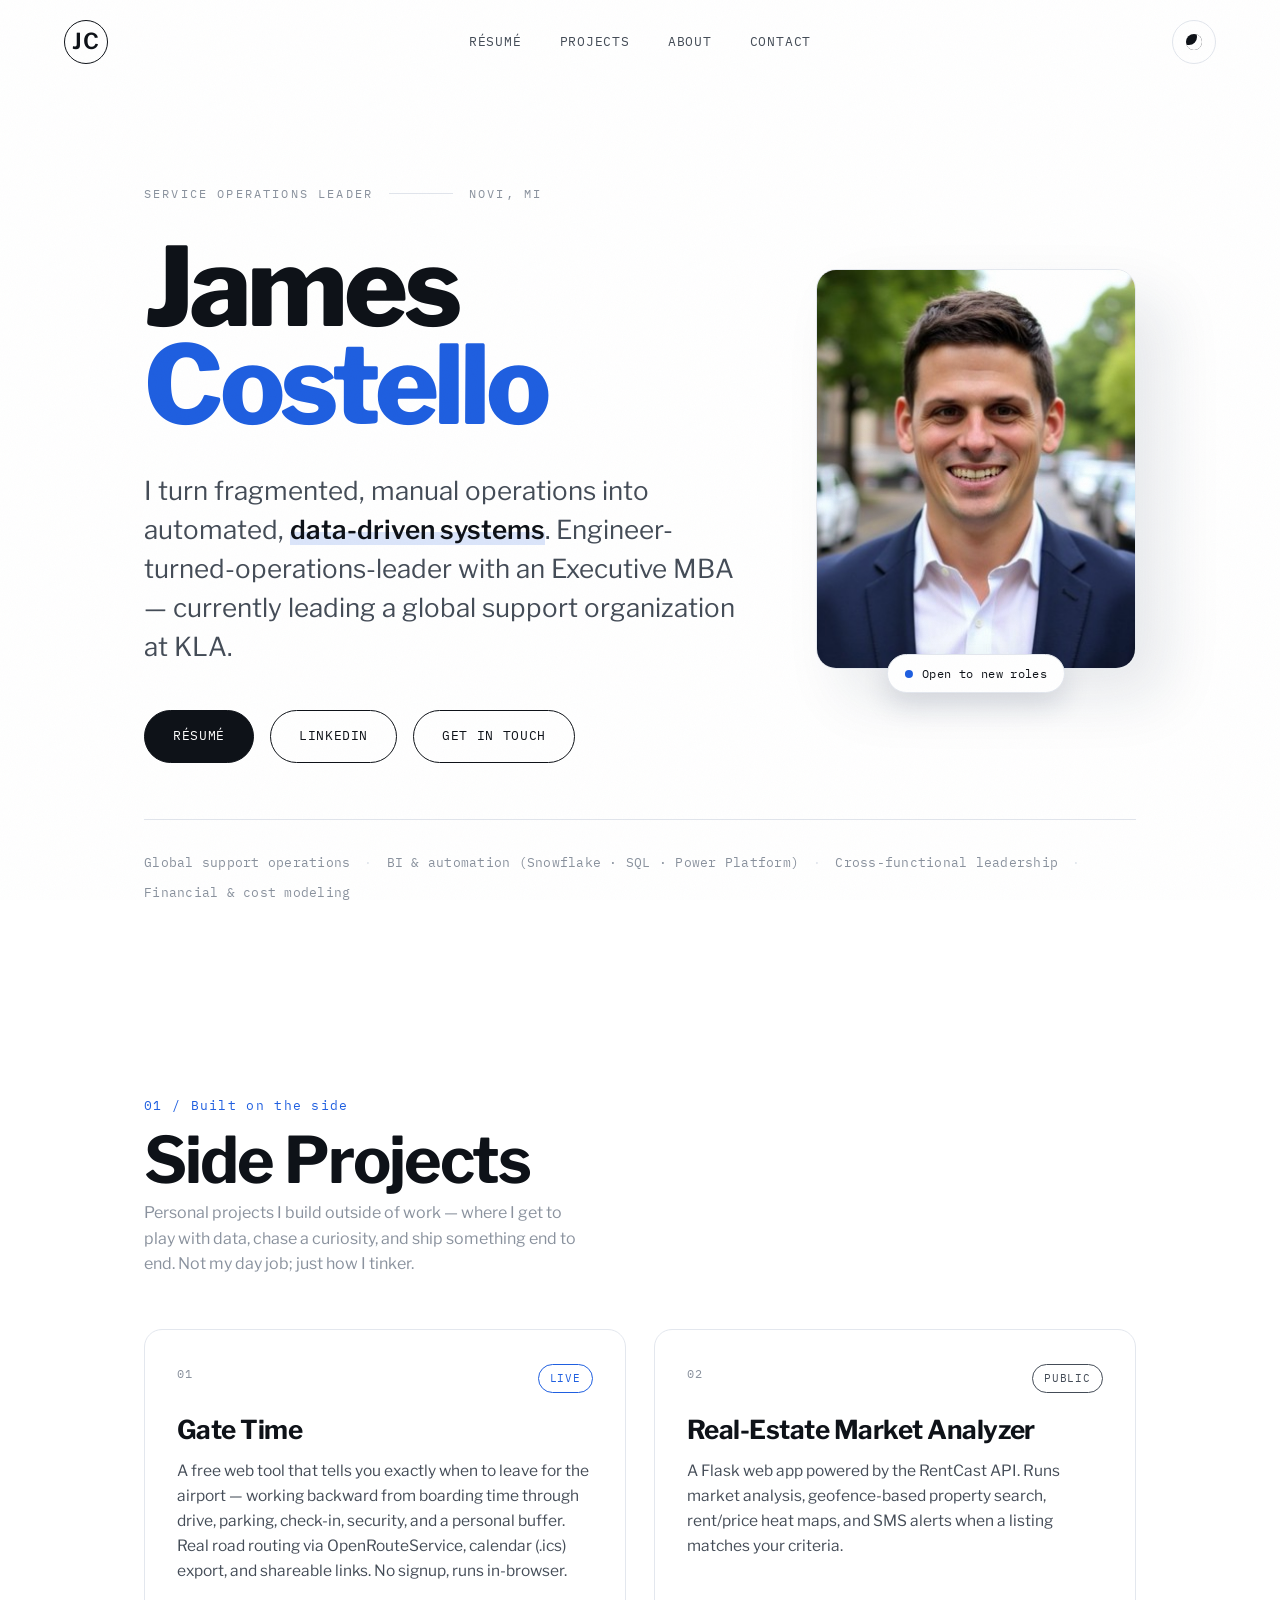
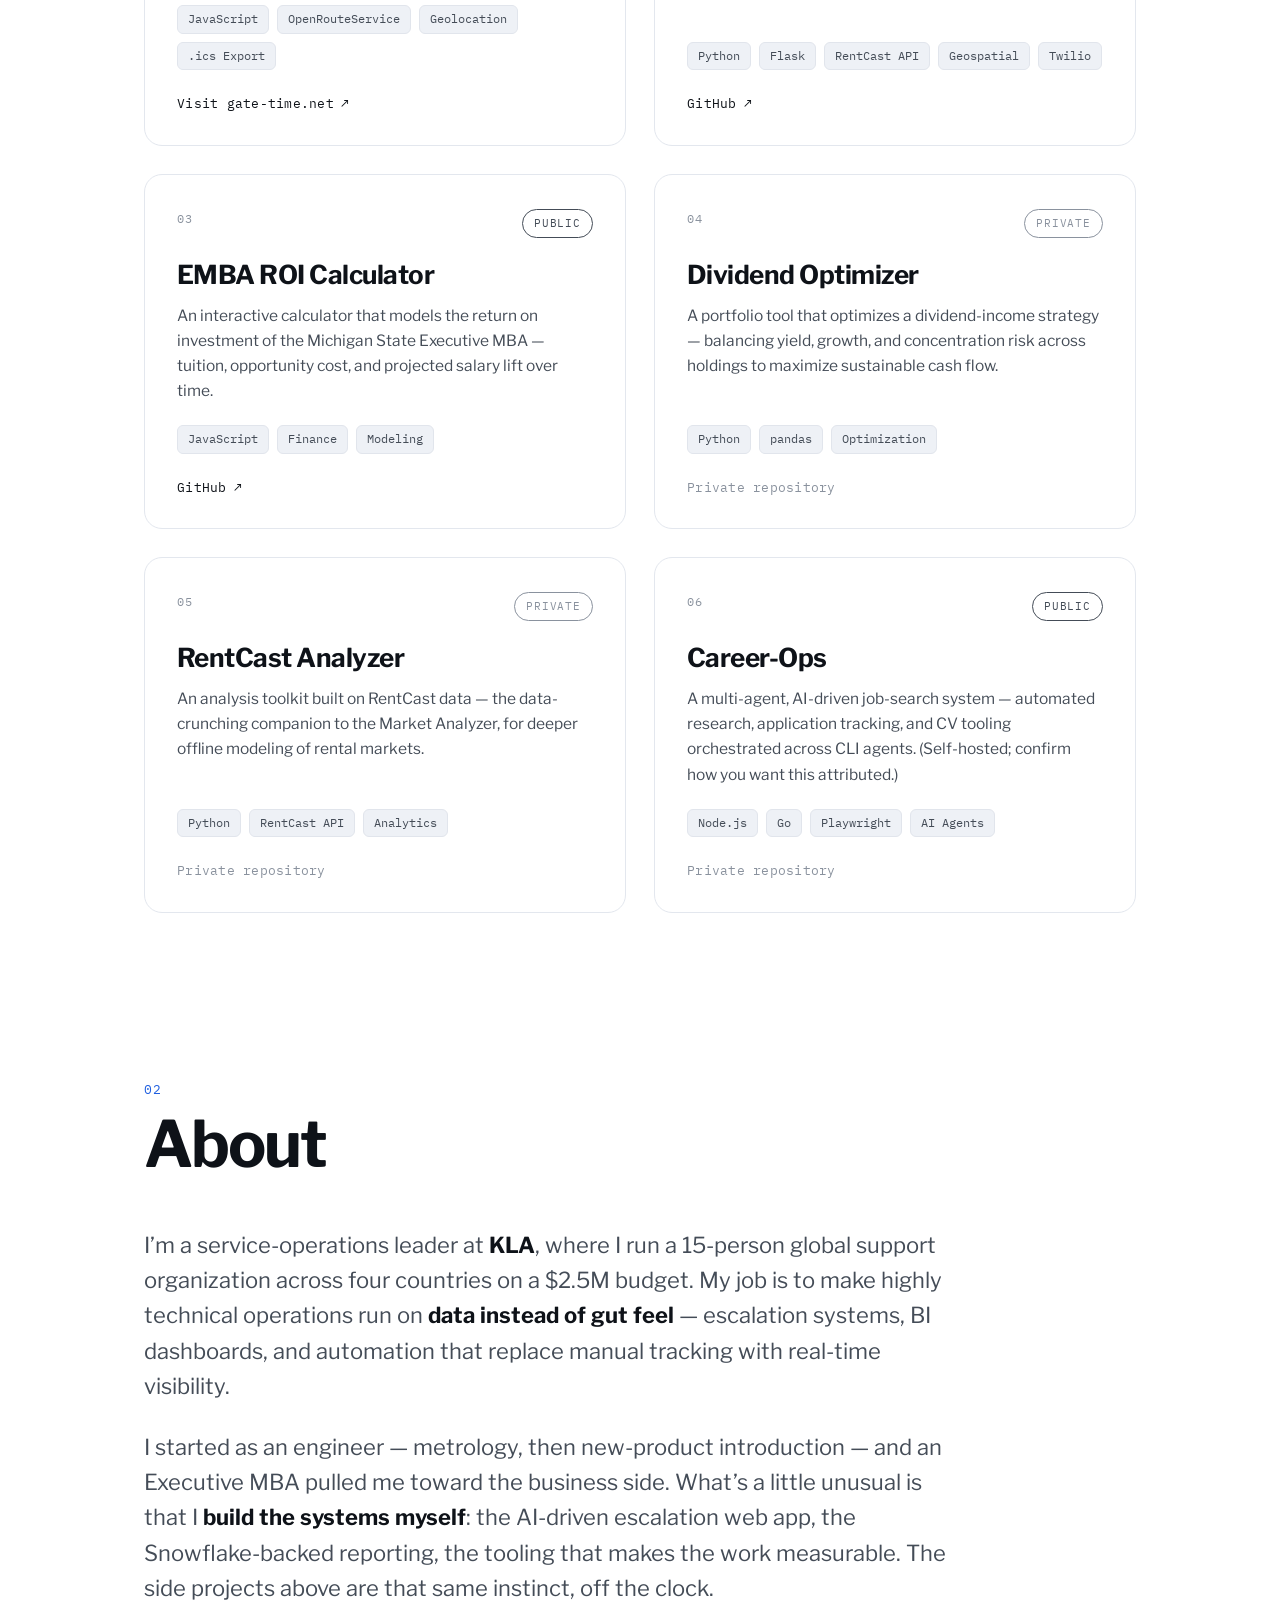
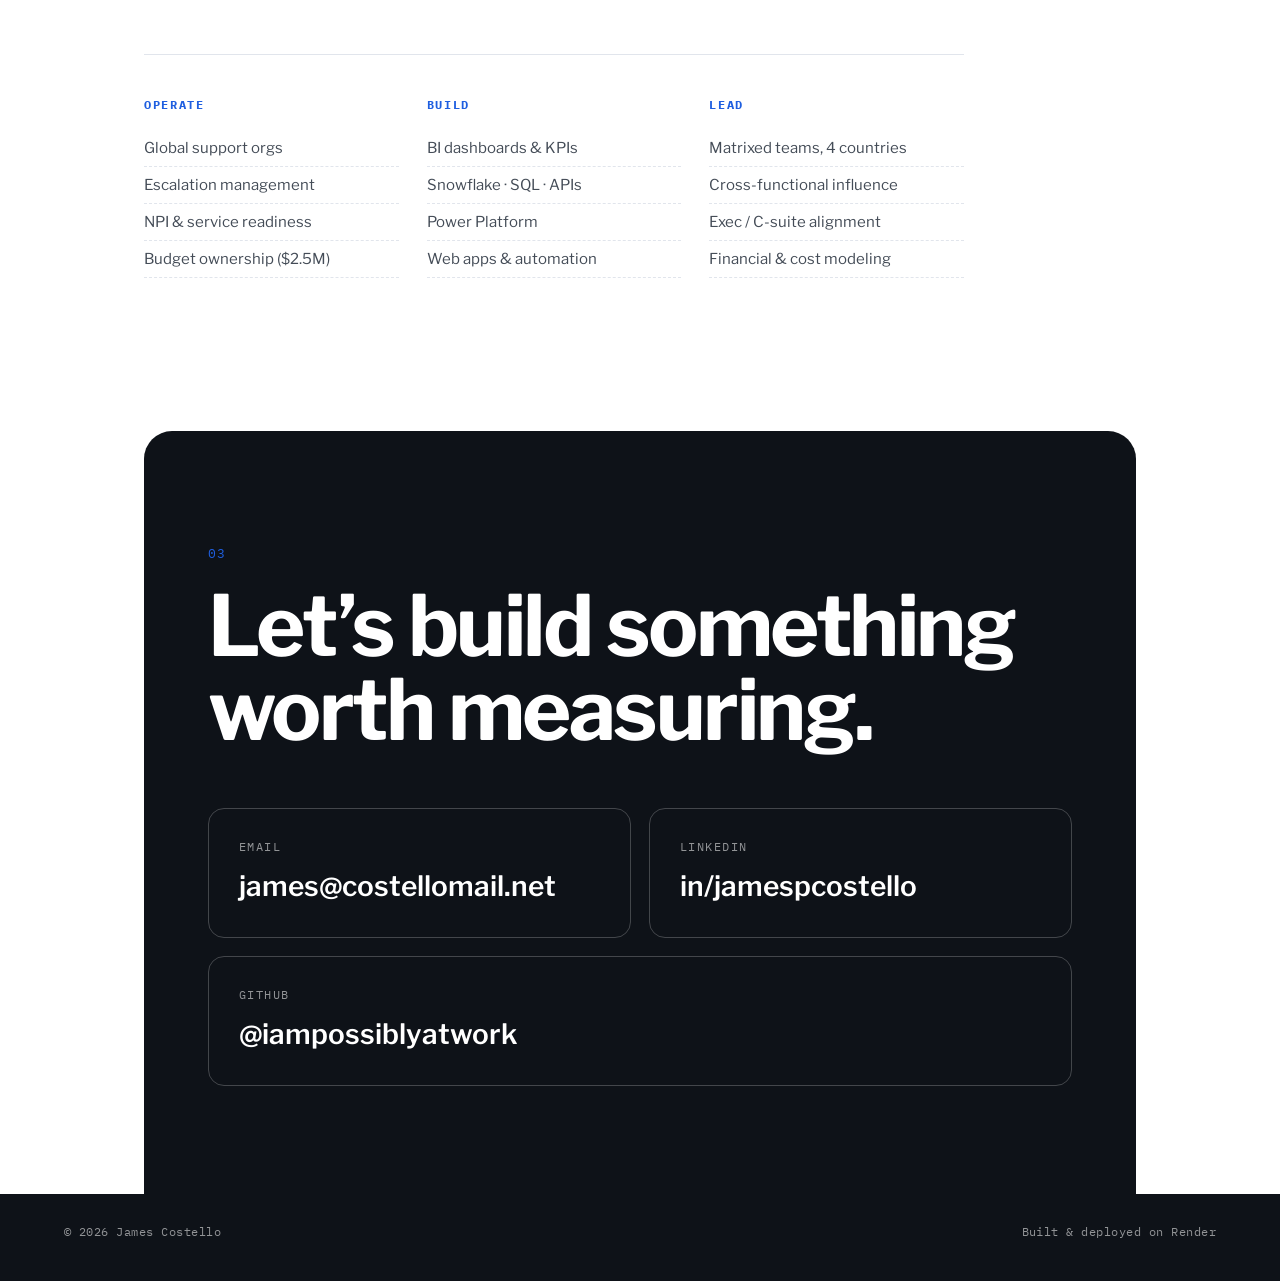
==== index.html @ f59f68eb "Initial portfolio: profile, résumé, side-project showcase Static site (HTML/CSS/JS): professional pr" ====
<!DOCTYPE html>
<html lang="en" data-theme="light">
<head>
  <meta charset="UTF-8" />
  <meta name="viewport" content="width=device-width, initial-scale=1.0" />
  <title>James Costello — Service Operations Leader</title>
  <meta name="description" content="James Costello — service operations and product support leader who turns manual operations into automated, data-driven systems. Résumé and side projects." />

  <link rel="preconnect" href="https://fonts.googleapis.com" />
  <link rel="preconnect" href="https://fonts.gstatic.com" crossorigin />
  <link href="https://fonts.googleapis.com/css2?family=IBM+Plex+Mono:wght@400;500&family=Libre+Franklin:ital,wght@0,300;0,400;0,500;0,600;0,700;0,800;1,400;1,600&display=swap" rel="stylesheet" />

  <link rel="stylesheet" href="styles.css" />
</head>
<body>
  <div class="grain" aria-hidden="true"></div>

  <!-- NAV -->
  <header class="nav">
    <a href="#top" class="monogram" aria-label="Home">
      <span>JC</span>
    </a>
    <nav class="nav-links">
      <a href="resume.html">Résumé</a>
      <a href="#work">Projects</a>
      <a href="#about">About</a>
      <a href="#contact">Contact</a>
    </nav>
    <button class="theme-toggle" id="themeToggle" aria-label="Toggle color theme">
      <span class="theme-dot"></span>
    </button>
  </header>

  <main id="top">
    <!-- HERO -->
    <section class="hero">
      <div class="hero-grid">
        <div class="hero-main">
          <div class="hero-meta reveal" data-reveal>
            <span class="kicker">Service Operations Leader</span>
            <span class="kicker-rule"></span>
            <span class="kicker">Novi, MI</span>
          </div>

          <h1 class="hero-title">
            <span class="line reveal" data-reveal>James</span>
            <span class="line reveal" data-reveal><em>Costello</em></span>
          </h1>

          <p class="hero-lede reveal" data-reveal>
            I turn fragmented, manual operations into automated,
            <span class="hl">data-driven systems</span>. Engineer-turned-operations-leader
            with an Executive MBA — currently leading a global support organization at KLA.
          </p>

          <div class="hero-actions reveal" data-reveal>
            <a href="resume.html" class="btn btn-primary">Résumé</a>
            <a href="https://linkedin.com/in/jamespcostello" target="_blank" rel="noopener" class="btn btn-ghost">LinkedIn</a>
            <a href="#contact" class="btn btn-ghost">Get in touch</a>
          </div>
        </div>

        <figure class="hero-portrait reveal" data-reveal>
          <img src="assets/james.jpeg" alt="Portrait of James Costello" width="400" height="400" />
          <figcaption class="status-chip">
            <span class="status-dot"></span> Open to new roles
          </figcaption>
        </figure>
      </div>

      <ul class="focus reveal" data-reveal>
        <li>Global support operations</li>
        <li>BI &amp; automation (Snowflake · SQL · Power Platform)</li>
        <li>Cross-functional leadership</li>
        <li>Financial &amp; cost modeling</li>
      </ul>
    </section>

    <!-- WORK -->
    <section class="work" id="work">
      <div class="section-head">
        <span class="section-index">01 / Built on the side</span>
        <h2 class="section-title">Side Projects</h2>
        <p class="section-note">
          Personal projects I build outside of work — where I get to play with data,
          chase a curiosity, and ship something end to end. Not my day job; just how I tinker.
        </p>
      </div>

      <div class="grid" id="projectGrid">
        <!-- cards injected by app.js -->
      </div>
    </section>

    <!-- ABOUT -->
    <section class="about" id="about">
      <div class="section-head">
        <span class="section-index">02</span>
        <h2 class="section-title">About</h2>
      </div>

      <div class="about-body">
        <div class="about-text">
          <p class="reveal" data-reveal>
            I&rsquo;m a service-operations leader at <strong>KLA</strong>, where I run a
            15-person global support organization across four countries on a $2.5M budget.
            My job is to make highly technical operations run on <strong>data instead of
            gut feel</strong> — escalation systems, BI dashboards, and automation that
            replace manual tracking with real-time visibility.
          </p>
          <p class="reveal" data-reveal>
            I started as an engineer — metrology, then new-product introduction — and an
            Executive MBA pulled me toward the business side. What&rsquo;s a little unusual
            is that I <strong>build the systems myself</strong>: the AI-driven escalation
            web app, the Snowflake-backed reporting, the tooling that makes the work
            measurable. The side projects above are that same instinct, off the clock.
          </p>
        </div>

        <div class="skills reveal" data-reveal>
          <div class="skill-col">
            <h3>Operate</h3>
            <ul>
              <li>Global support orgs</li>
              <li>Escalation management</li>
              <li>NPI &amp; service readiness</li>
              <li>Budget ownership ($2.5M)</li>
            </ul>
          </div>
          <div class="skill-col">
            <h3>Build</h3>
            <ul>
              <li>BI dashboards &amp; KPIs</li>
              <li>Snowflake · SQL · APIs</li>
              <li>Power Platform</li>
              <li>Web apps &amp; automation</li>
            </ul>
          </div>
          <div class="skill-col">
            <h3>Lead</h3>
            <ul>
              <li>Matrixed teams, 4 countries</li>
              <li>Cross-functional influence</li>
              <li>Exec / C-suite alignment</li>
              <li>Financial &amp; cost modeling</li>
            </ul>
          </div>
        </div>
      </div>
    </section>

    <!-- CONTACT -->
    <section class="contact" id="contact">
      <div class="contact-inner">
        <span class="section-index">03</span>
        <h2 class="contact-title">Let&rsquo;s build something<br />worth measuring.</h2>
        <div class="contact-links">
          <a href="mailto:james@costellomail.net" class="contact-link">
            <span class="cl-label">Email</span>
            <span class="cl-value">james@costellomail.net</span>
          </a>
          <a href="https://linkedin.com/in/jamespcostello" target="_blank" rel="noopener" class="contact-link">
            <span class="cl-label">LinkedIn</span>
            <span class="cl-value">in/jamespcostello</span>
          </a>
          <a href="https://github.com/iampossiblyatwork" target="_blank" rel="noopener" class="contact-link">
            <span class="cl-label">GitHub</span>
            <span class="cl-value">@iampossiblyatwork</span>
          </a>
        </div>
      </div>
    </section>
  </main>

  <footer class="footer">
    <span>&copy; <span id="year"></span> James Costello</span>
    <span class="footer-mark">Built &amp; deployed on Render</span>
  </footer>

  <script src="app.js"></script>
</body>
</html>
---- styles.css ----
/* =========================================================
   James Costello — Portfolio
   Editorial / refined. Fraunces + IBM Plex.
   ========================================================= */

:root {
  /* Light theme — white / grey / blue */
  --paper:      #ffffff;
  --paper-2:    #eef1f6;
  --ink:        #0e1218;
  --ink-soft:   #444c57;
  --ink-faint:  #8a929e;
  --line:       #e1e5ec;
  --accent:     #1f5fe0;   /* blue */
  --accent-2:   #11317a;   /* deep navy */
  --card:       #ffffff;
  --card-edge:  #e3e7ee;
  --shadow:     28px 28px 60px rgba(20, 35, 70, 0.10);

  --font-display: "Libre Franklin", system-ui, sans-serif;
  --font-body:    "Libre Franklin", system-ui, sans-serif;
  --font-mono:    "IBM Plex Mono", ui-monospace, monospace;

  --maxw: 1120px;
  --ease: cubic-bezier(0.22, 1, 0.36, 1);
}

html[data-theme="dark"] {
  --paper:      #0b0e13;
  --paper-2:    #151a22;
  --ink:        #eef2f8;
  --ink-soft:   #aab3c0;
  --ink-faint:  #6a7382;
  --line:       #232a35;
  --accent:     #5b8cff;
  --accent-2:   #9bb8ff;
  --card:       #11151c;
  --card-edge:  #232b37;
  --shadow:     28px 28px 70px rgba(0, 0, 0, 0.5);
}

* { box-sizing: border-box; margin: 0; padding: 0; }

html { scroll-behavior: smooth; }

body {
  background: var(--paper);
  color: var(--ink);
  font-family: var(--font-body);
  font-size: 17px;
  line-height: 1.6;
  -webkit-font-smoothing: antialiased;
  overflow-x: hidden;
  transition: background 0.5s var(--ease), color 0.5s var(--ease);
}

::selection { background: var(--accent); color: #fff; }

/* ---- grain / texture overlay ---- */
.grain {
  position: fixed;
  inset: 0;
  pointer-events: none;
  z-index: 9999;
  opacity: 0.035;
  mix-blend-mode: multiply;
  background-image: url("data:image/svg+xml,%3Csvg xmlns='http://www.w3.org/2000/svg' width='160' height='160'%3E%3Cfilter id='n'%3E%3CfeTurbulence type='fractalNoise' baseFrequency='0.85' numOctaves='3'/%3E%3C/filter%3E%3Crect width='100%25' height='100%25' filter='url(%23n)'/%3E%3C/svg%3E");
}
html[data-theme="dark"] .grain { mix-blend-mode: screen; opacity: 0.05; }

/* =========================================================
   NAV
   ========================================================= */
.nav {
  position: sticky;
  top: 0;
  z-index: 100;
  display: flex;
  align-items: center;
  justify-content: space-between;
  padding: 20px clamp(20px, 5vw, 64px);
  background: color-mix(in srgb, var(--paper) 82%, transparent);
  backdrop-filter: blur(12px);
  border-bottom: 1px solid transparent;
  transition: border-color 0.4s var(--ease), background 0.5s var(--ease);
}
.nav.scrolled { border-bottom-color: var(--line); }

.monogram {
  font-family: var(--font-display);
  font-weight: 600;
  font-size: 22px;
  letter-spacing: 0.04em;
  color: var(--ink);
  text-decoration: none;
  border: 1.5px solid var(--ink);
  width: 44px; height: 44px;
  display: grid; place-items: center;
  border-radius: 50%;
  transition: background 0.3s var(--ease), color 0.3s var(--ease), transform 0.4s var(--ease);
}
.monogram:hover { background: var(--ink); color: var(--paper); transform: rotate(-8deg); }

.nav-links { display: flex; gap: clamp(18px, 3vw, 38px); }
.nav-links a {
  font-family: var(--font-mono);
  font-size: 13px;
  letter-spacing: 0.06em;
  text-transform: uppercase;
  color: var(--ink-soft);
  text-decoration: none;
  position: relative;
  padding: 4px 0;
  transition: color 0.3s var(--ease);
}
.nav-links a::after {
  content: "";
  position: absolute; left: 0; bottom: 0;
  width: 100%; height: 1.5px;
  background: var(--accent);
  transform: scaleX(0); transform-origin: right;
  transition: transform 0.4s var(--ease);
}
.nav-links a:hover { color: var(--ink); }
.nav-links a:hover::after { transform: scaleX(1); transform-origin: left; }

.theme-toggle {
  width: 44px; height: 44px;
  border-radius: 50%;
  border: 1.5px solid var(--line);
  background: transparent;
  cursor: pointer;
  display: grid; place-items: center;
  transition: border-color 0.3s var(--ease), transform 0.4s var(--ease);
}
.theme-toggle:hover { border-color: var(--ink); transform: rotate(40deg); }
.theme-dot {
  width: 16px; height: 16px;
  border-radius: 50%;
  background: var(--ink);
  box-shadow: inset -5px -5px 0 0 var(--paper);
  transition: all 0.4s var(--ease);
}
html[data-theme="dark"] .theme-dot { box-shadow: none; background: var(--accent); }

/* =========================================================
   HERO
   ========================================================= */
main { max-width: var(--maxw); margin: 0 auto; padding: 0 clamp(20px, 5vw, 64px); }

.hero { padding: clamp(56px, 11vh, 130px) 0 clamp(60px, 12vh, 130px); }

.hero-grid {
  display: grid;
  grid-template-columns: minmax(0, 1fr) 320px;
  gap: clamp(36px, 6vw, 80px);
  align-items: center;
  margin-bottom: 56px;
}
.hero-main { min-width: 0; }

.hero-portrait {
  margin: 0;
  position: relative;
  justify-self: end;
  width: 100%;
  max-width: 340px;
}
.hero-portrait img {
  width: 100%;
  aspect-ratio: 1;
  object-fit: cover;
  border-radius: 20px;
  border: 1px solid var(--card-edge);
  box-shadow: var(--shadow);
  filter: grayscale(0.12) contrast(1.02);
  transition: filter 0.5s var(--ease), transform 0.5s var(--ease);
}
.hero-portrait:hover img { filter: none; transform: translateY(-4px); }

.status-chip {
  position: absolute;
  left: 50%;
  bottom: -16px;
  transform: translateX(-50%);
  display: inline-flex;
  align-items: center;
  gap: 9px;
  white-space: nowrap;
  font-family: var(--font-mono);
  font-size: 12px;
  letter-spacing: 0.03em;
  color: var(--ink);
  background: var(--card);
  border: 1px solid var(--card-edge);
  box-shadow: 0 12px 28px rgba(20, 35, 70, 0.14);
  padding: 9px 17px;
  border-radius: 100px;
}
.status-dot {
  width: 8px; height: 8px;
  border-radius: 50%;
  background: var(--accent);
  animation: pulse 2.4s var(--ease) infinite;
}
@keyframes pulse {
  0%   { box-shadow: 0 0 0 0 color-mix(in srgb, var(--accent) 55%, transparent); }
  70%  { box-shadow: 0 0 0 9px transparent; }
  100% { box-shadow: 0 0 0 0 transparent; }
}

.hero-meta { display: flex; align-items: center; gap: 16px; margin-bottom: 36px; }
.kicker {
  font-family: var(--font-mono);
  font-size: 12px;
  letter-spacing: 0.18em;
  text-transform: uppercase;
  color: var(--ink-faint);
}
.kicker-rule { flex: 0 0 64px; height: 1px; background: var(--line); }

.hero-title {
  font-family: var(--font-display);
  font-weight: 800;
  font-size: clamp(52px, 8.5vw, 116px);
  line-height: 0.9;
  letter-spacing: -0.04em;
  margin-bottom: 36px;
}
.hero-title .line { display: block; }
.hero-title em {
  font-style: normal;
  font-weight: 800;
  color: var(--accent);
  margin-left: 0;
}

.hero-lede {
  font-size: clamp(19px, 2.4vw, 26px);
  line-height: 1.5;
  max-width: 640px;
  color: var(--ink-soft);
  margin-bottom: 44px;
}
.hero-lede .hl {
  color: var(--ink);
  font-weight: 600;
  box-shadow: inset 0 -0.5em 0 color-mix(in srgb, var(--accent) 16%, transparent);
}

.hero-actions { display: flex; gap: 16px; flex-wrap: wrap; }
.btn {
  font-family: var(--font-mono);
  font-size: 13px;
  letter-spacing: 0.05em;
  text-transform: uppercase;
  text-decoration: none;
  padding: 15px 28px;
  border-radius: 100px;
  border: 1.5px solid var(--ink);
  transition: all 0.35s var(--ease);
}
.btn-primary { background: var(--ink); color: var(--paper); }
.btn-primary:hover { background: var(--accent); border-color: var(--accent); color: #fff; transform: translateY(-3px); }
.btn-ghost { background: transparent; color: var(--ink); }
.btn-ghost:hover { background: var(--ink); color: var(--paper); transform: translateY(-3px); }

.focus {
  list-style: none;
  display: flex; flex-wrap: wrap; gap: 10px 14px;
  padding-top: 32px;
  border-top: 1px solid var(--line);
}
.focus li {
  font-family: var(--font-mono);
  font-size: 12.5px;
  color: var(--ink-faint);
  letter-spacing: 0.02em;
}
.focus li:not(:last-child)::after { content: "·"; margin-left: 14px; color: var(--line); }

/* =========================================================
   SECTION HEADERS
   ========================================================= */
.section-head { margin-bottom: 52px; }
.section-index {
  font-family: var(--font-mono);
  font-size: 13px;
  color: var(--accent);
  letter-spacing: 0.1em;
}
.section-title {
  font-family: var(--font-display);
  font-weight: 700;
  font-size: clamp(36px, 5.5vw, 64px);
  line-height: 1;
  letter-spacing: -0.03em;
  margin: 10px 0 8px;
}
.section-note { color: var(--ink-faint); font-size: 16px; max-width: 440px; }

.work, .about { padding: clamp(50px, 9vh, 110px) 0; }

/* =========================================================
   PROJECT GRID
   ========================================================= */
.grid {
  display: grid;
  grid-template-columns: repeat(2, 1fr);
  gap: 28px;
}

.card {
  position: relative;
  display: flex;
  flex-direction: column;
  background: var(--card);
  border: 1px solid var(--card-edge);
  border-radius: 18px;
  padding: 34px 32px 30px;
  overflow: hidden;
  transition: transform 0.5s var(--ease), box-shadow 0.5s var(--ease), border-color 0.5s var(--ease);
}
.card::before {
  content: "";
  position: absolute; inset: 0;
  background: radial-gradient(120% 90% at 100% 0%, color-mix(in srgb, var(--accent) 9%, transparent), transparent 60%);
  opacity: 0;
  transition: opacity 0.5s var(--ease);
  pointer-events: none;
}
.card:hover {
  transform: translateY(-6px);
  box-shadow: var(--shadow);
  border-color: color-mix(in srgb, var(--accent) 40%, var(--card-edge));
}
.card:hover::before { opacity: 1; }

.card-top {
  display: flex;
  align-items: flex-start;
  justify-content: space-between;
  margin-bottom: 22px;
}
.card-num {
  font-family: var(--font-mono);
  font-size: 12px;
  color: var(--ink-faint);
  letter-spacing: 0.1em;
}
.badge {
  font-family: var(--font-mono);
  font-size: 10.5px;
  letter-spacing: 0.08em;
  text-transform: uppercase;
  padding: 5px 11px;
  border-radius: 100px;
  border: 1px solid currentColor;
  white-space: nowrap;
}
.badge.live    { color: var(--accent); }
.badge.public  { color: var(--ink-soft); }
.badge.private { color: var(--ink-faint); }

.card-title {
  font-family: var(--font-display);
  font-weight: 700;
  font-size: 26px;
  line-height: 1.12;
  letter-spacing: -0.02em;
  margin-bottom: 14px;
}
.card-desc {
  color: var(--ink-soft);
  font-size: 15.5px;
  line-height: 1.62;
  margin-bottom: 22px;
  flex: 1;
}

.tags { display: flex; flex-wrap: wrap; gap: 8px; margin-bottom: 24px; }
.tag {
  font-family: var(--font-mono);
  font-size: 11.5px;
  color: var(--ink-soft);
  background: var(--paper-2);
  border: 1px solid var(--line);
  padding: 4px 10px;
  border-radius: 6px;
}

.card-links { display: flex; gap: 18px; margin-top: auto; }
.card-link {
  font-family: var(--font-mono);
  font-size: 13px;
  letter-spacing: 0.02em;
  color: var(--ink);
  text-decoration: none;
  display: inline-flex;
  align-items: center;
  gap: 7px;
  transition: color 0.3s var(--ease), gap 0.3s var(--ease);
}
.card-link .arrow { transition: transform 0.3s var(--ease); }
.card-link:hover { color: var(--accent); gap: 10px; }
.card-link:hover .arrow { transform: translate(2px, -2px); }
.card-link.muted { color: var(--ink-faint); cursor: default; }
.card-link.muted:hover { color: var(--ink-faint); gap: 7px; }

.cold-note {
  margin-top: 14px;
  font-family: var(--font-mono);
  font-size: 11.5px;
  line-height: 1.45;
  letter-spacing: 0.01em;
  color: var(--ink-faint);
  padding-top: 12px;
  border-top: 1px dashed var(--line);
}

/* =========================================================
   ABOUT
   ========================================================= */
.about-body { max-width: 820px; }
.about-text > p { font-size: clamp(18px, 2.2vw, 22px); line-height: 1.6; margin-bottom: 26px; color: var(--ink-soft); }
.about-text > p:last-child { margin-bottom: 0; }
.about-text > p strong { color: var(--ink); font-weight: 700; }

.skills {
  display: grid;
  grid-template-columns: repeat(3, 1fr);
  gap: 28px;
  margin-top: 48px;
  padding-top: 40px;
  border-top: 1px solid var(--line);
}
.skill-col h3 {
  font-family: var(--font-mono);
  font-size: 12px;
  letter-spacing: 0.14em;
  text-transform: uppercase;
  color: var(--accent);
  margin-bottom: 16px;
}
.skill-col ul { list-style: none; }
.skill-col li {
  font-size: 15px;
  color: var(--ink-soft);
  padding: 6px 0;
  border-bottom: 1px dashed var(--line);
}

/* =========================================================
   CONTACT
   ========================================================= */
.contact {
  margin: clamp(40px, 8vh, 90px) 0 0;
  background: var(--ink);
  color: var(--paper);
  border-radius: 28px 28px 0 0;
}
.contact-inner { max-width: var(--maxw); margin: 0 auto; padding: clamp(60px, 12vh, 130px) clamp(24px, 5vw, 64px); }
.contact .section-index { color: var(--accent); }
.contact-title {
  font-family: var(--font-display);
  font-weight: 700;
  font-size: clamp(38px, 7vw, 84px);
  line-height: 1;
  letter-spacing: -0.03em;
  margin: 18px 0 56px;
}
.contact-links { display: flex; flex-wrap: wrap; gap: 18px; }
.contact-link {
  flex: 1 1 280px;
  display: flex;
  flex-direction: column;
  gap: 8px;
  padding: 28px 30px;
  border: 1px solid color-mix(in srgb, var(--paper) 22%, transparent);
  border-radius: 16px;
  text-decoration: none;
  color: var(--paper);
  transition: background 0.4s var(--ease), transform 0.4s var(--ease), border-color 0.4s var(--ease);
}
.contact-link:hover {
  background: color-mix(in srgb, var(--paper) 8%, transparent);
  border-color: var(--accent);
  transform: translateY(-4px);
}
.cl-label { font-family: var(--font-mono); font-size: 12px; letter-spacing: 0.12em; text-transform: uppercase; color: color-mix(in srgb, var(--paper) 55%, transparent); }
.cl-value { font-family: var(--font-display); font-weight: 600; font-size: clamp(20px, 3vw, 28px); }

/* =========================================================
   FOOTER
   ========================================================= */
.footer {
  background: var(--ink);
  color: color-mix(in srgb, var(--paper) 55%, transparent);
  display: flex;
  justify-content: space-between;
  flex-wrap: wrap;
  gap: 10px;
  padding: 28px clamp(24px, 5vw, 64px) 40px;
  font-family: var(--font-mono);
  font-size: 12px;
  letter-spacing: 0.04em;
}

/* =========================================================
   REVEAL ANIMATION
   ========================================================= */
[data-reveal] {
  opacity: 0;
  transform: translateY(24px);
  transition: opacity 0.8s var(--ease), transform 0.8s var(--ease);
}
[data-reveal].in { opacity: 1; transform: none; }
@media (prefers-reduced-motion: reduce) {
  [data-reveal] { opacity: 1; transform: none; transition: none; }
  html { scroll-behavior: auto; }
}

/* =========================================================
   RESPONSIVE
   ========================================================= */
@media (max-width: 820px) {
  .grid { grid-template-columns: 1fr; }
  .skills { grid-template-columns: 1fr; gap: 12px; }
  .nav-links { display: none; }
  .hero-grid { grid-template-columns: 1fr; gap: 0; }
  .hero-portrait { order: -1; justify-self: start; max-width: 200px; margin-bottom: 40px; }
  .status-chip { left: 0; transform: none; }
}
@media (max-width: 520px) {
  body { font-size: 16px; }
  .hero-actions { flex-direction: column; align-items: stretch; }
  .btn { text-align: center; }
}
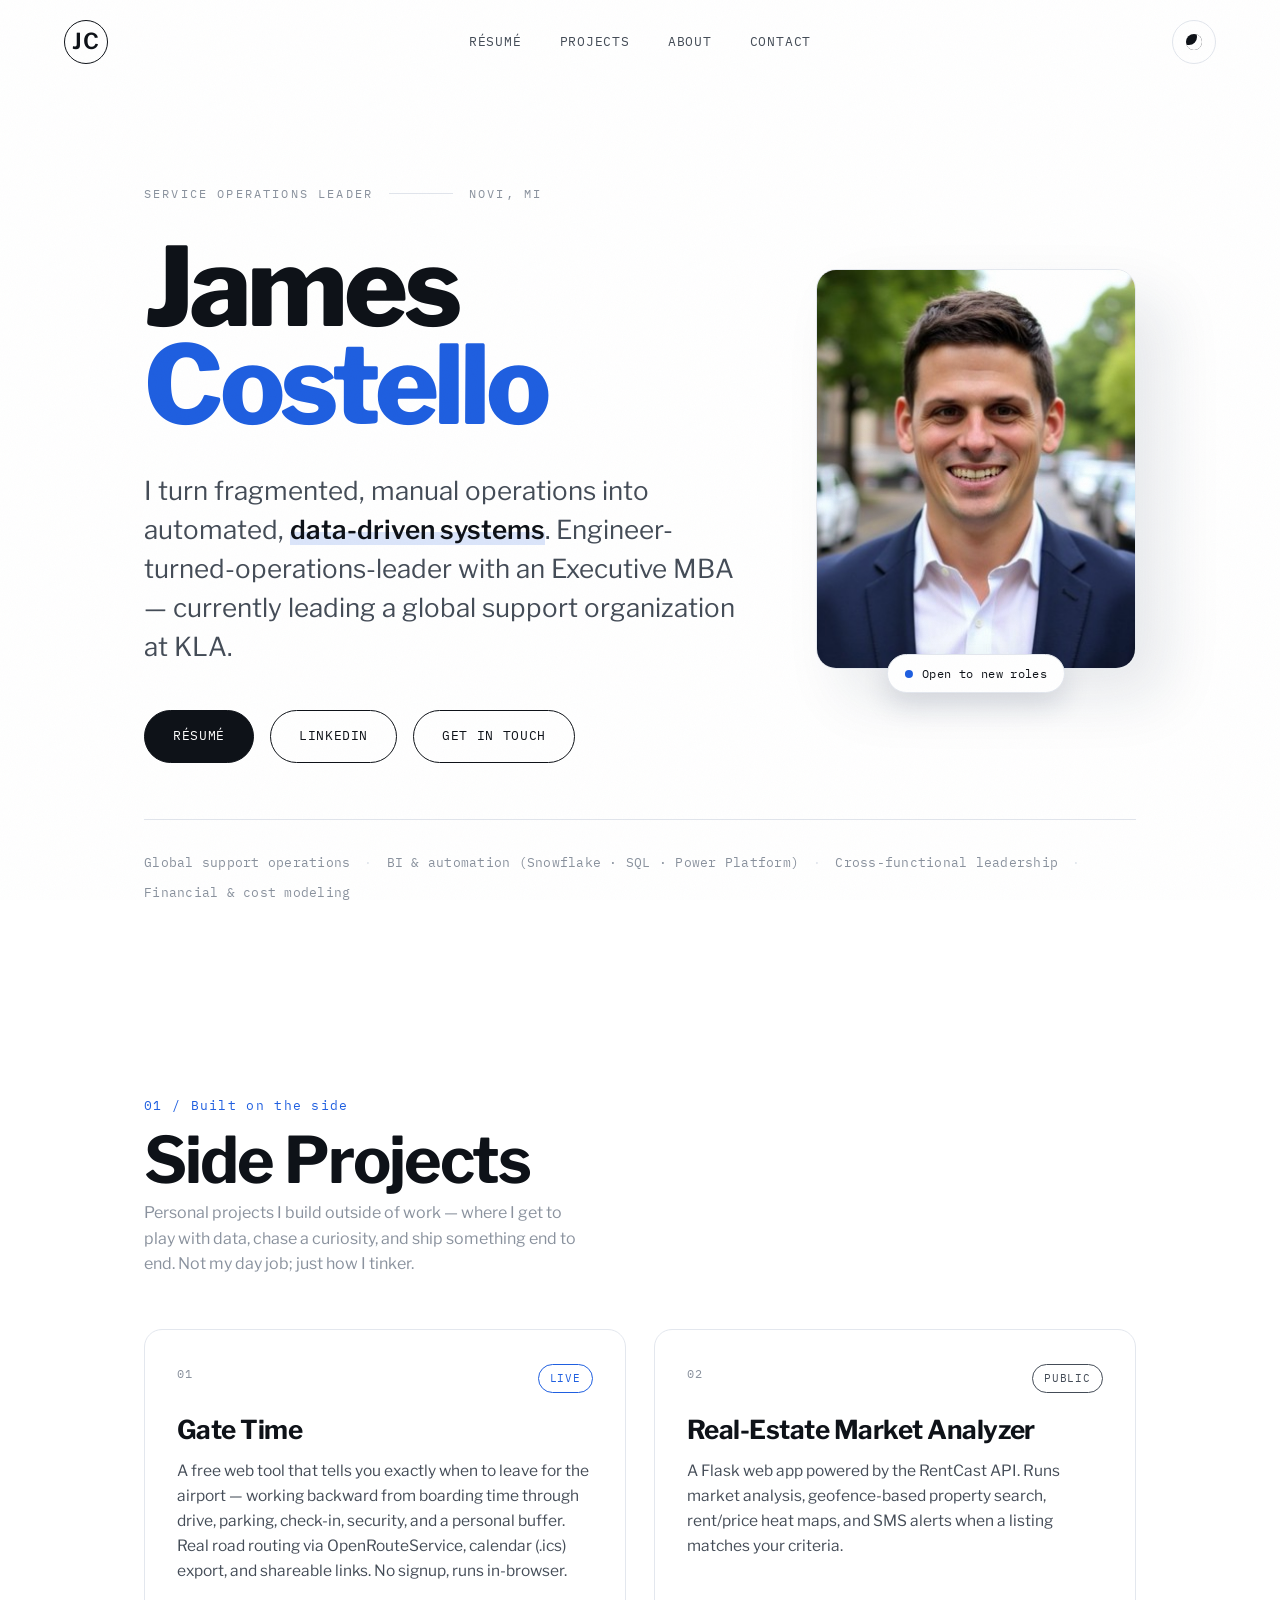
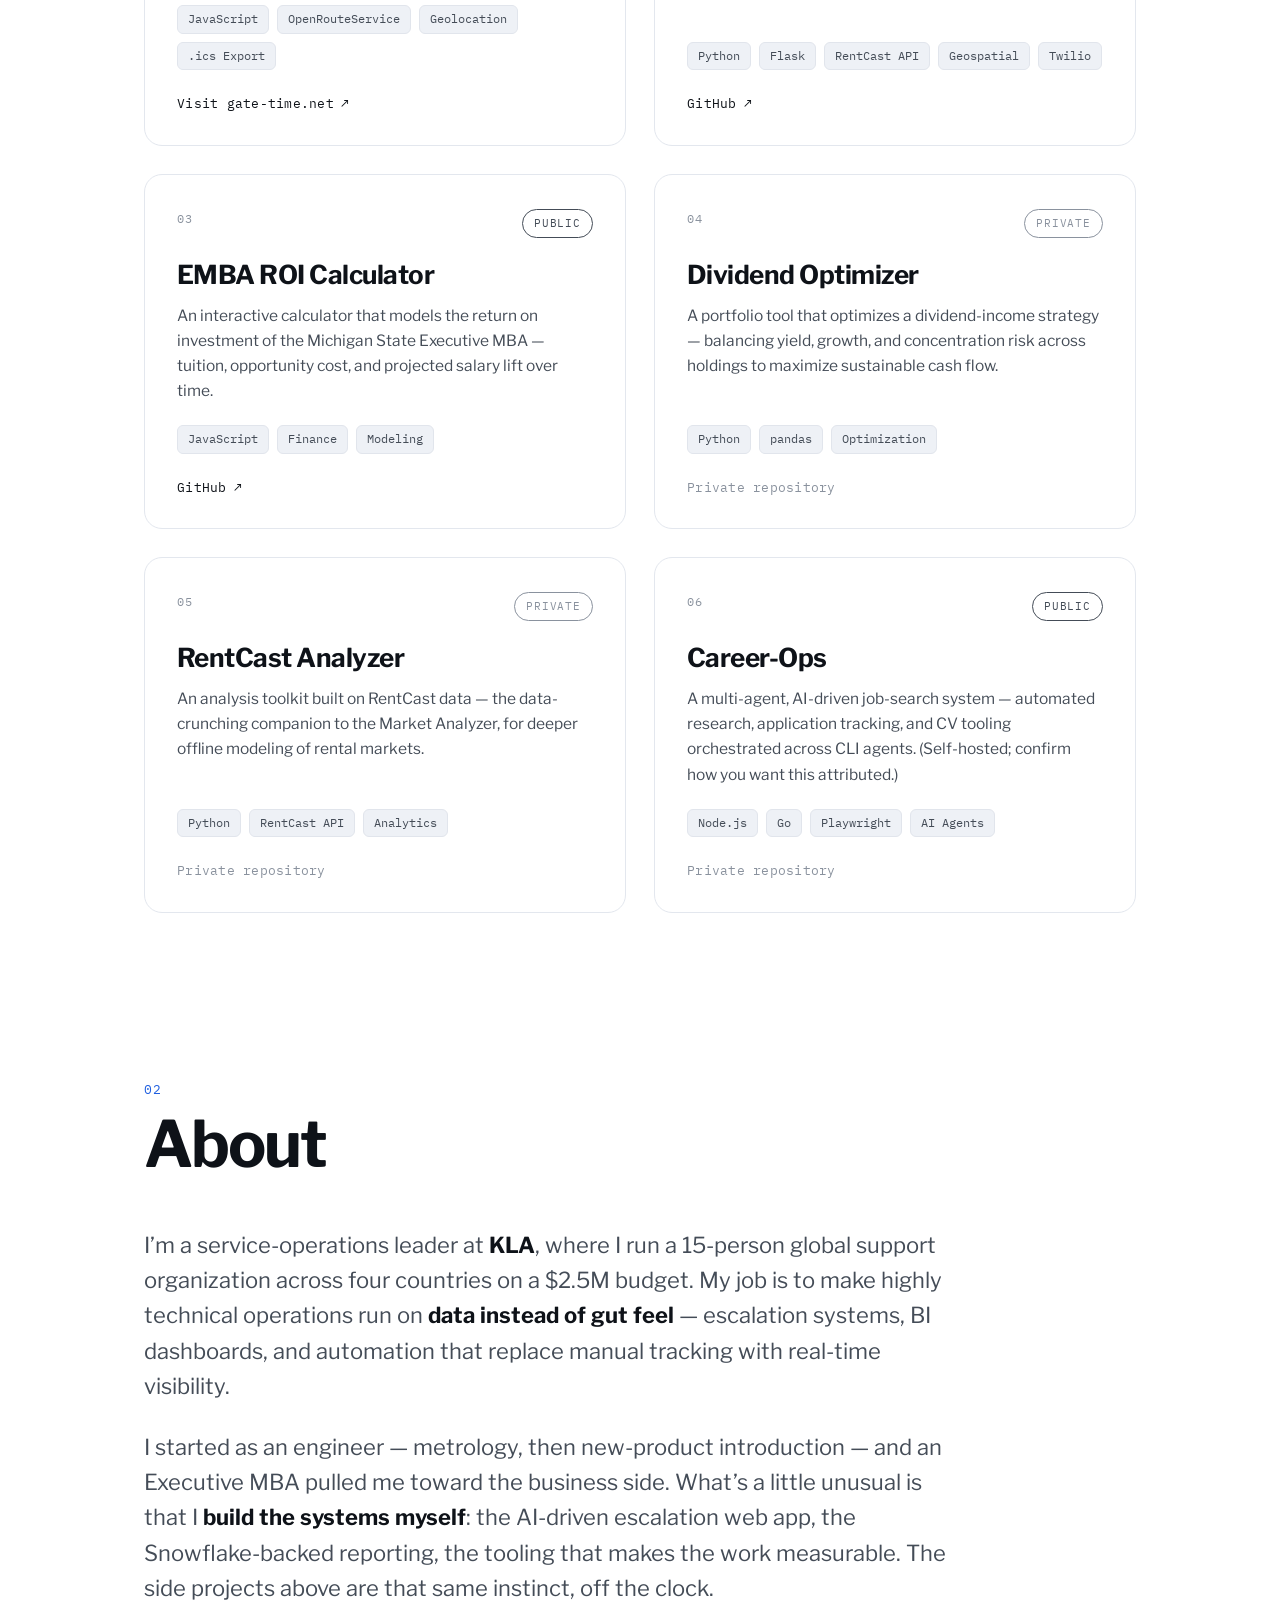
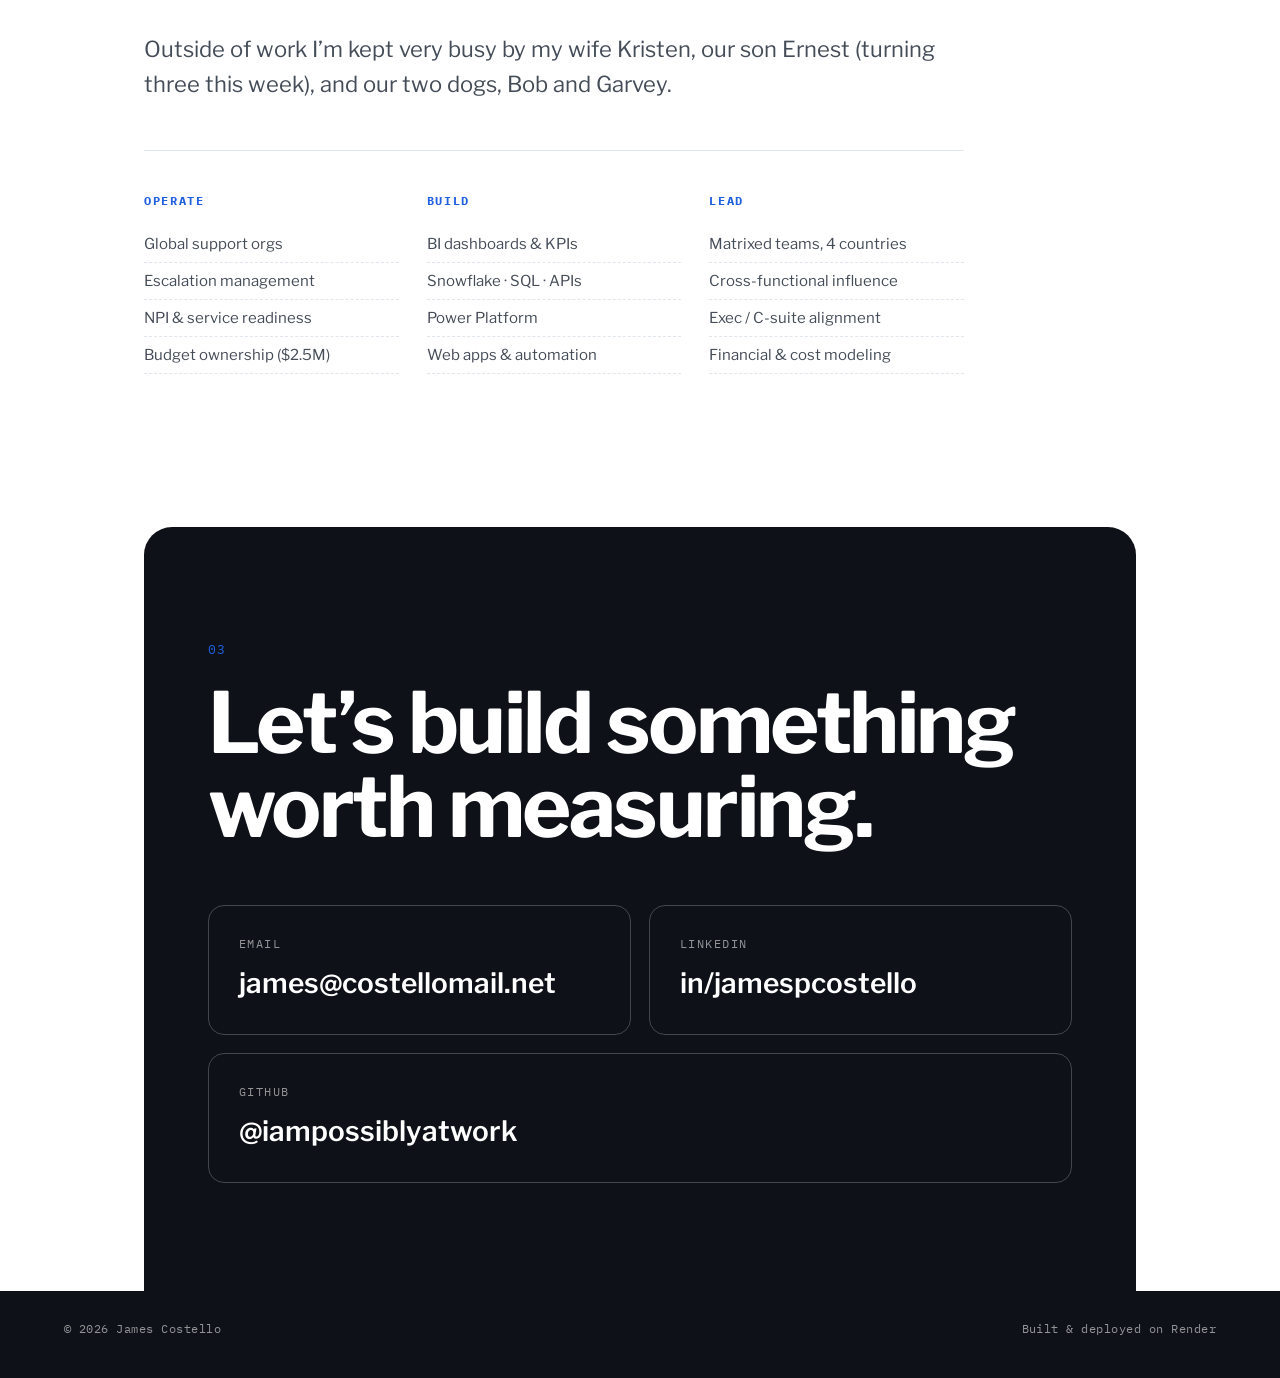
==== commit d10b2d37: "Add personal bio to About section https://claude.ai/code/session_01T1Y8vvr6twfambaikpVGRW" ====
--- a/index.html
+++ b/index.html
@@ -115,6 +115,10 @@
             web app, the Snowflake-backed reporting, the tooling that makes the work
             measurable. The side projects above are that same instinct, off the clock.
           </p>
+          <p class="reveal" data-reveal>
+            Outside of work I&rsquo;m kept very busy by my wife Kristen, our son Ernest
+            (turning three this week), and our two dogs, Bob and Garvey.
+          </p>
         </div>
 
         <div class="skills reveal" data-reveal>
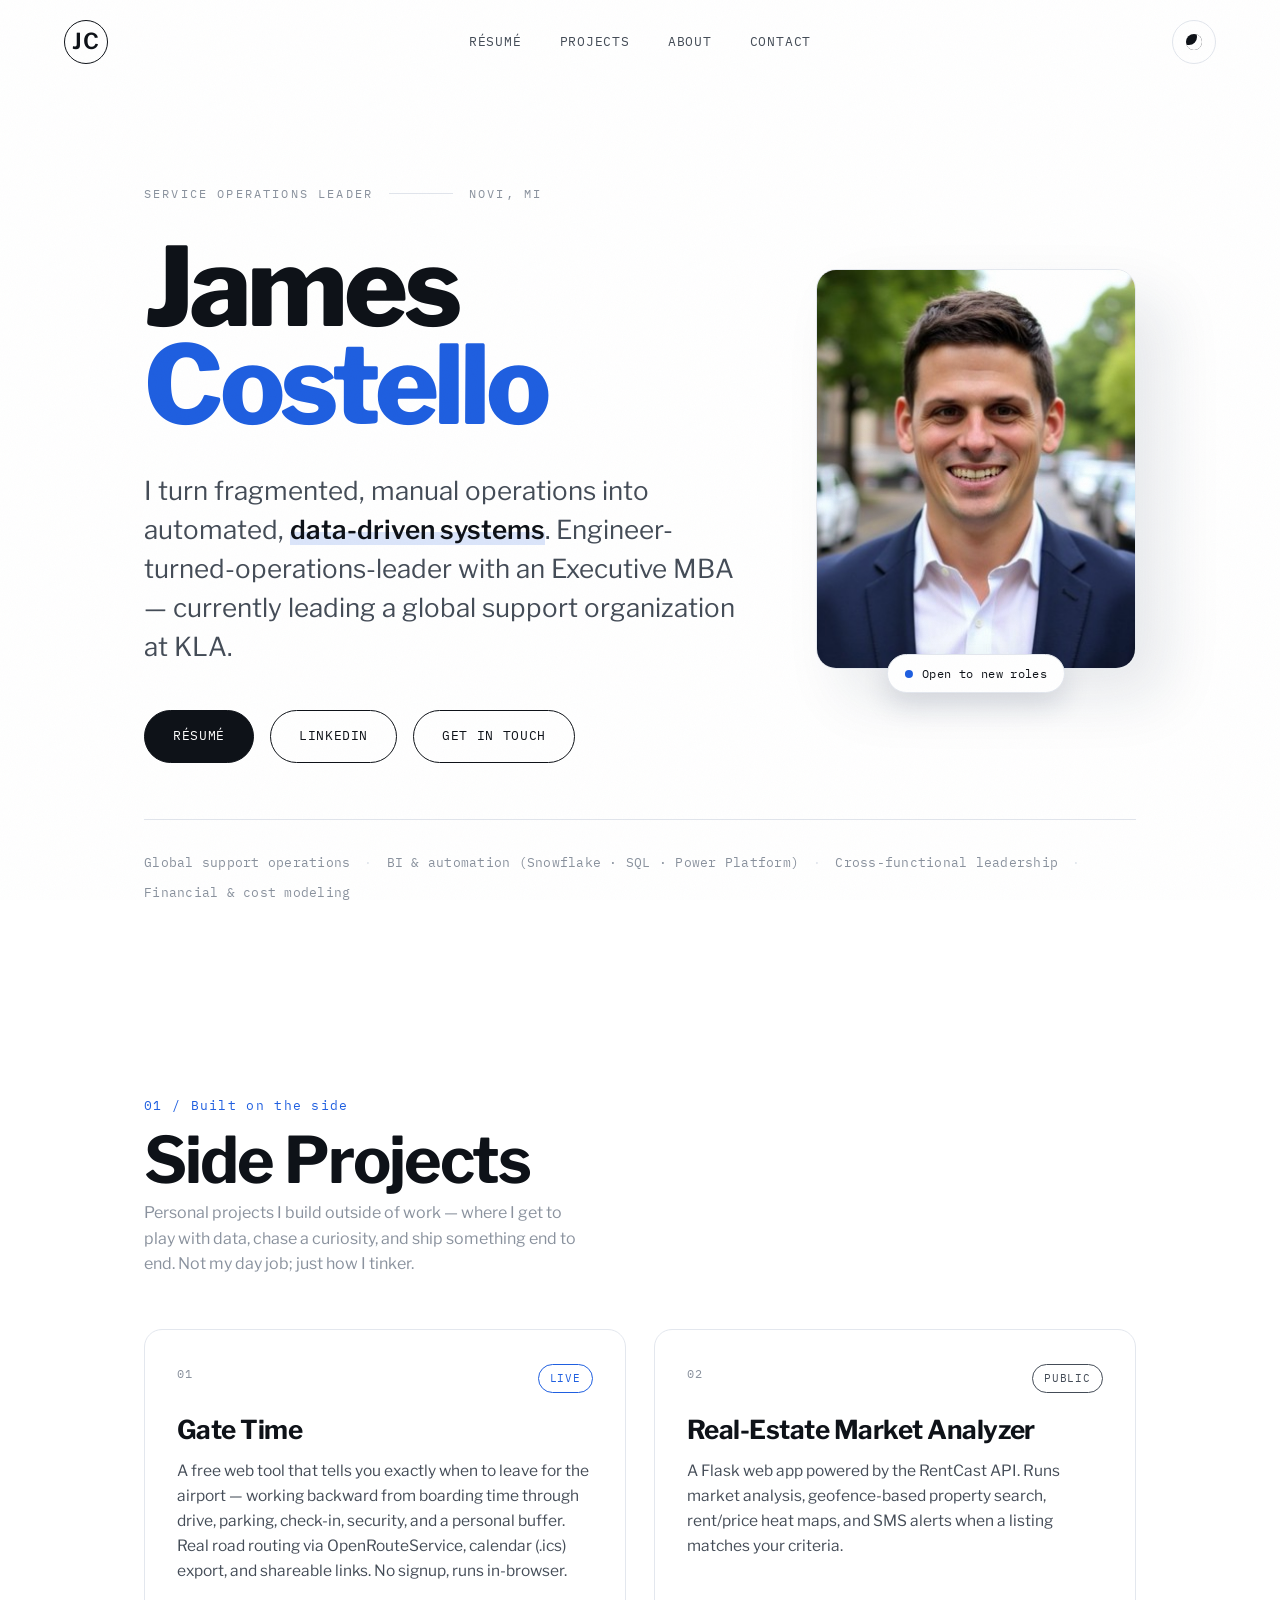
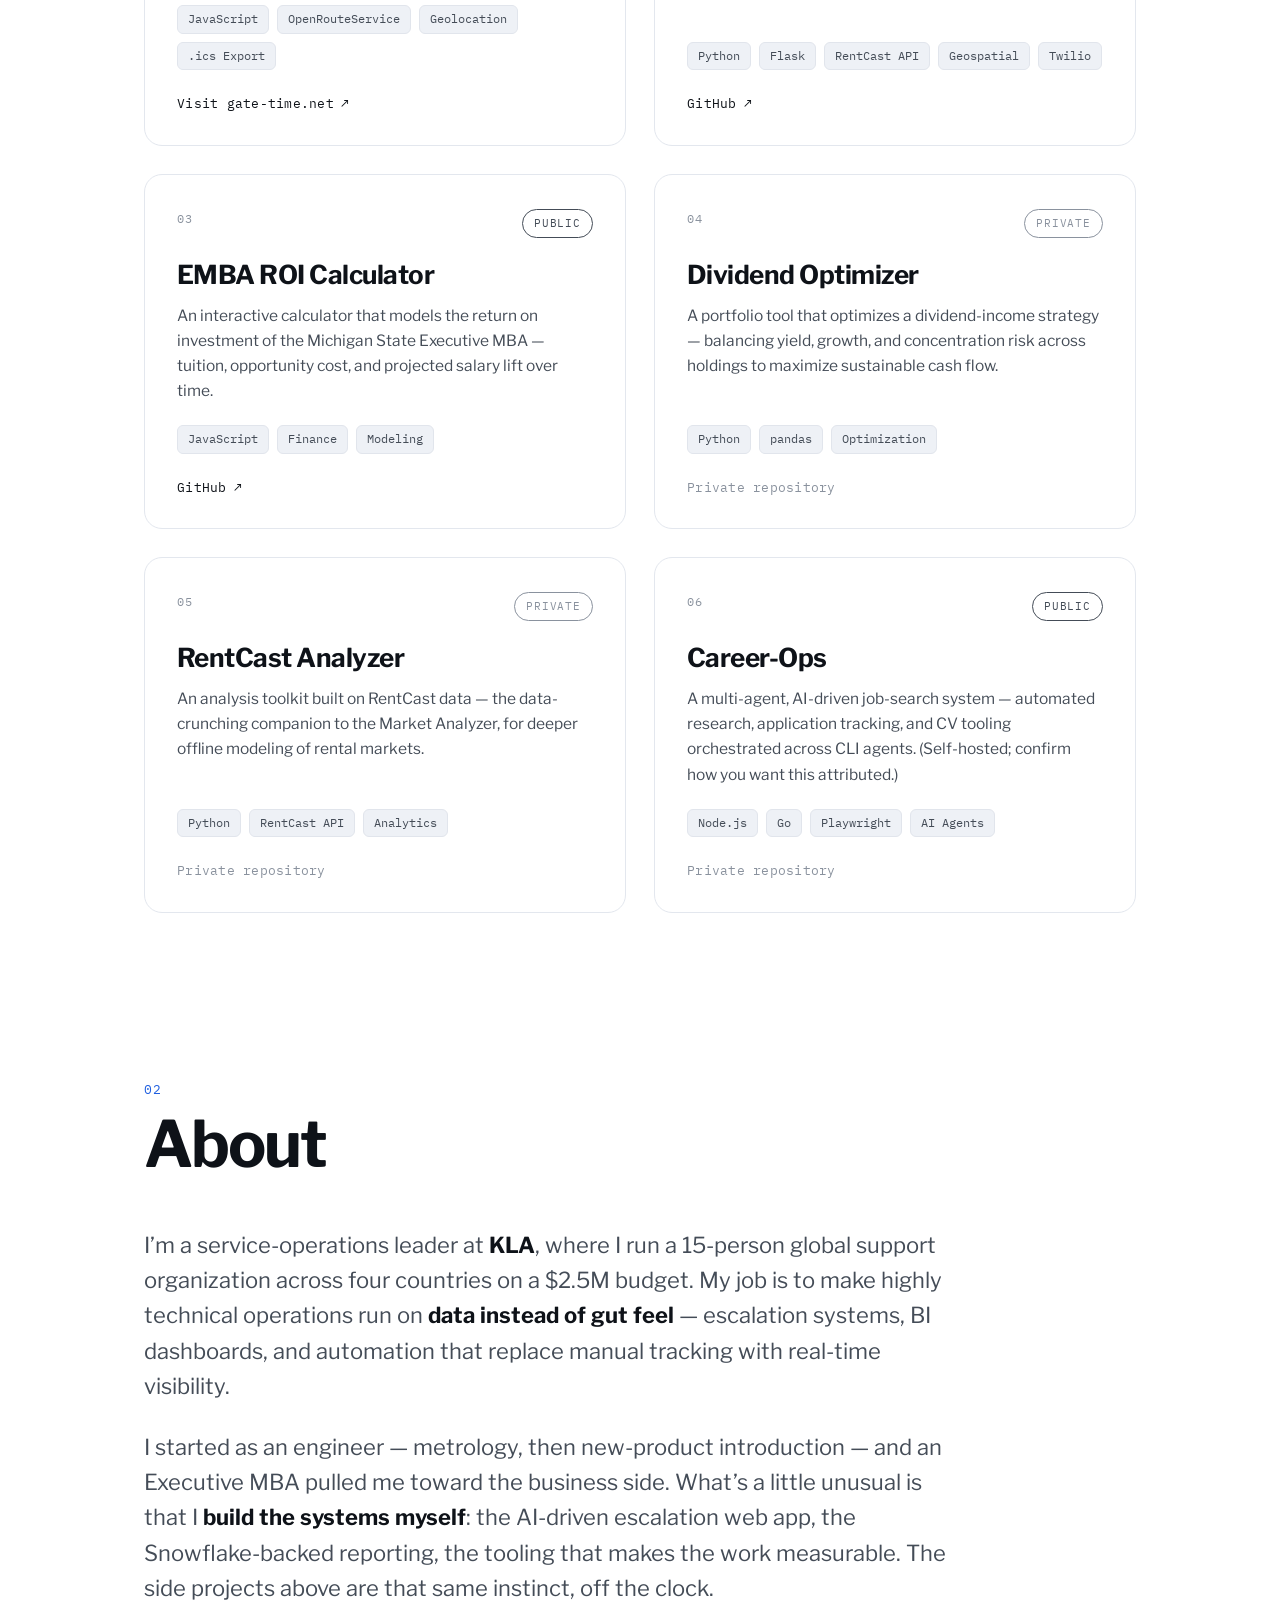
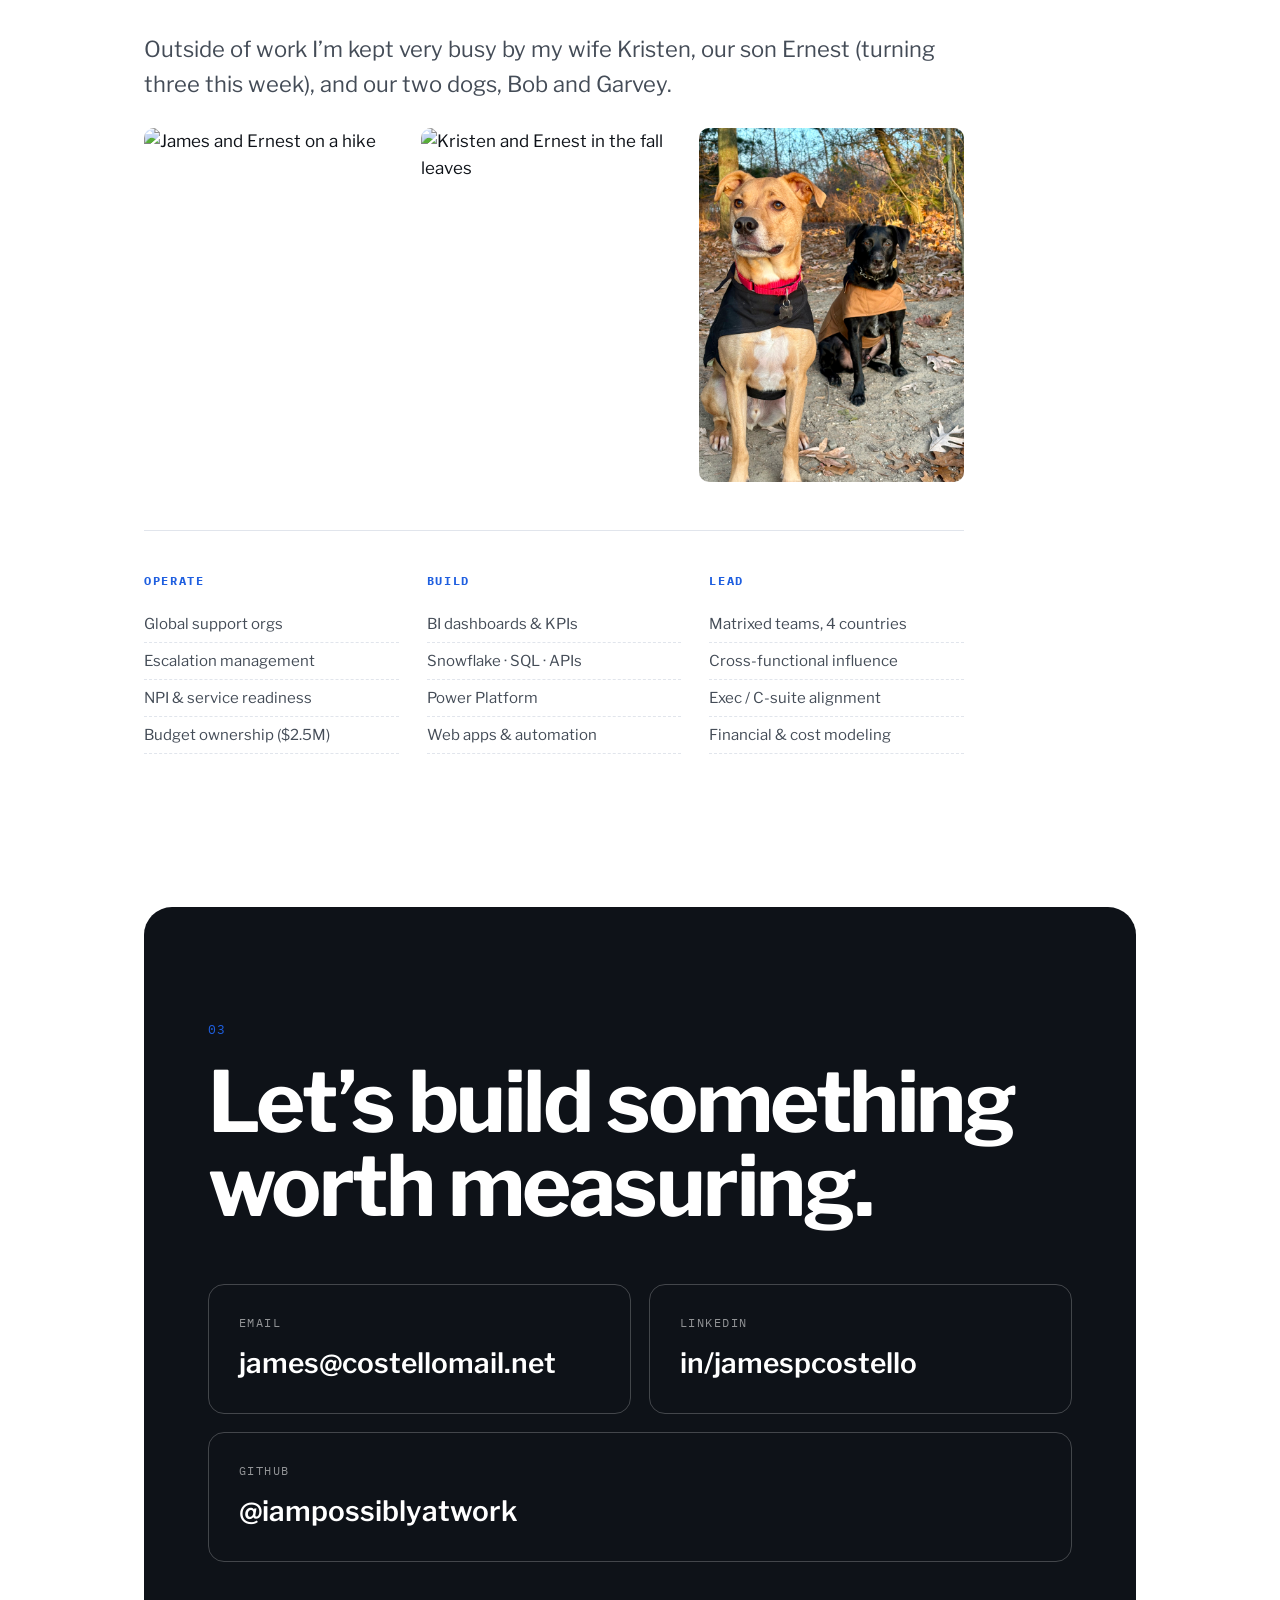
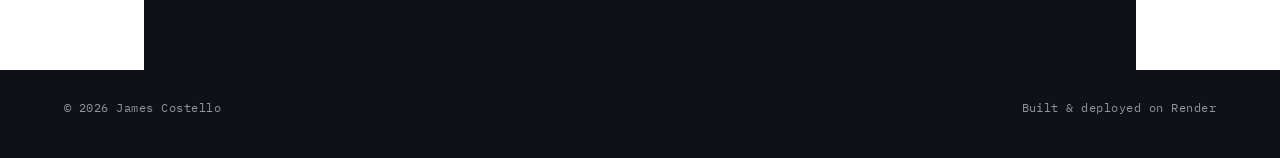
==== commit fa48deb8: "Add family photo grid to About section bio Three photos below the personal bio paragraph: James and " ====
--- a/index.html
+++ b/index.html
@@ -119,6 +119,17 @@
             Outside of work I&rsquo;m kept very busy by my wife Kristen, our son Ernest
             (turning three this week), and our two dogs, Bob and Garvey.
           </p>
+          <div class="bio-photos reveal" data-reveal>
+            <figure class="bio-photo">
+              <img src="assets/james-ernest-hike.jpeg" alt="James and Ernest on a hike" />
+            </figure>
+            <figure class="bio-photo">
+              <img src="assets/kristen-ernest.jpeg" alt="Kristen and Ernest in the fall leaves" />
+            </figure>
+            <figure class="bio-photo">
+              <img src="assets/bob-and-garvey.jpeg" alt="Bob and Garvey" />
+            </figure>
+          </div>
         </div>
 
         <div class="skills reveal" data-reveal>
--- a/styles.css
+++ b/styles.css
@@ -523,6 +523,27 @@
 /* =========================================================
    RESPONSIVE
    ========================================================= */
+.bio-photos {
+  display: grid;
+  grid-template-columns: repeat(3, 1fr);
+  gap: 12px;
+  margin-top: 24px;
+}
+.bio-photo {
+  margin: 0;
+  border-radius: 10px;
+  overflow: hidden;
+  aspect-ratio: 3/4;
+}
+.bio-photo img {
+  width: 100%;
+  height: 100%;
+  object-fit: cover;
+  display: block;
+  transition: transform .4s ease;
+}
+.bio-photo:hover img { transform: scale(1.03); }
+
 @media (max-width: 820px) {
   .grid { grid-template-columns: 1fr; }
   .skills { grid-template-columns: 1fr; gap: 12px; }
@@ -530,9 +551,11 @@
   .hero-grid { grid-template-columns: 1fr; gap: 0; }
   .hero-portrait { order: -1; justify-self: start; max-width: 200px; margin-bottom: 40px; }
   .status-chip { left: 0; transform: none; }
+  .bio-photos { grid-template-columns: repeat(3, 1fr); }
 }
 @media (max-width: 520px) {
   body { font-size: 16px; }
   .hero-actions { flex-direction: column; align-items: stretch; }
   .btn { text-align: center; }
-}
+  .bio-photos { grid-template-columns: 1fr; }
+}
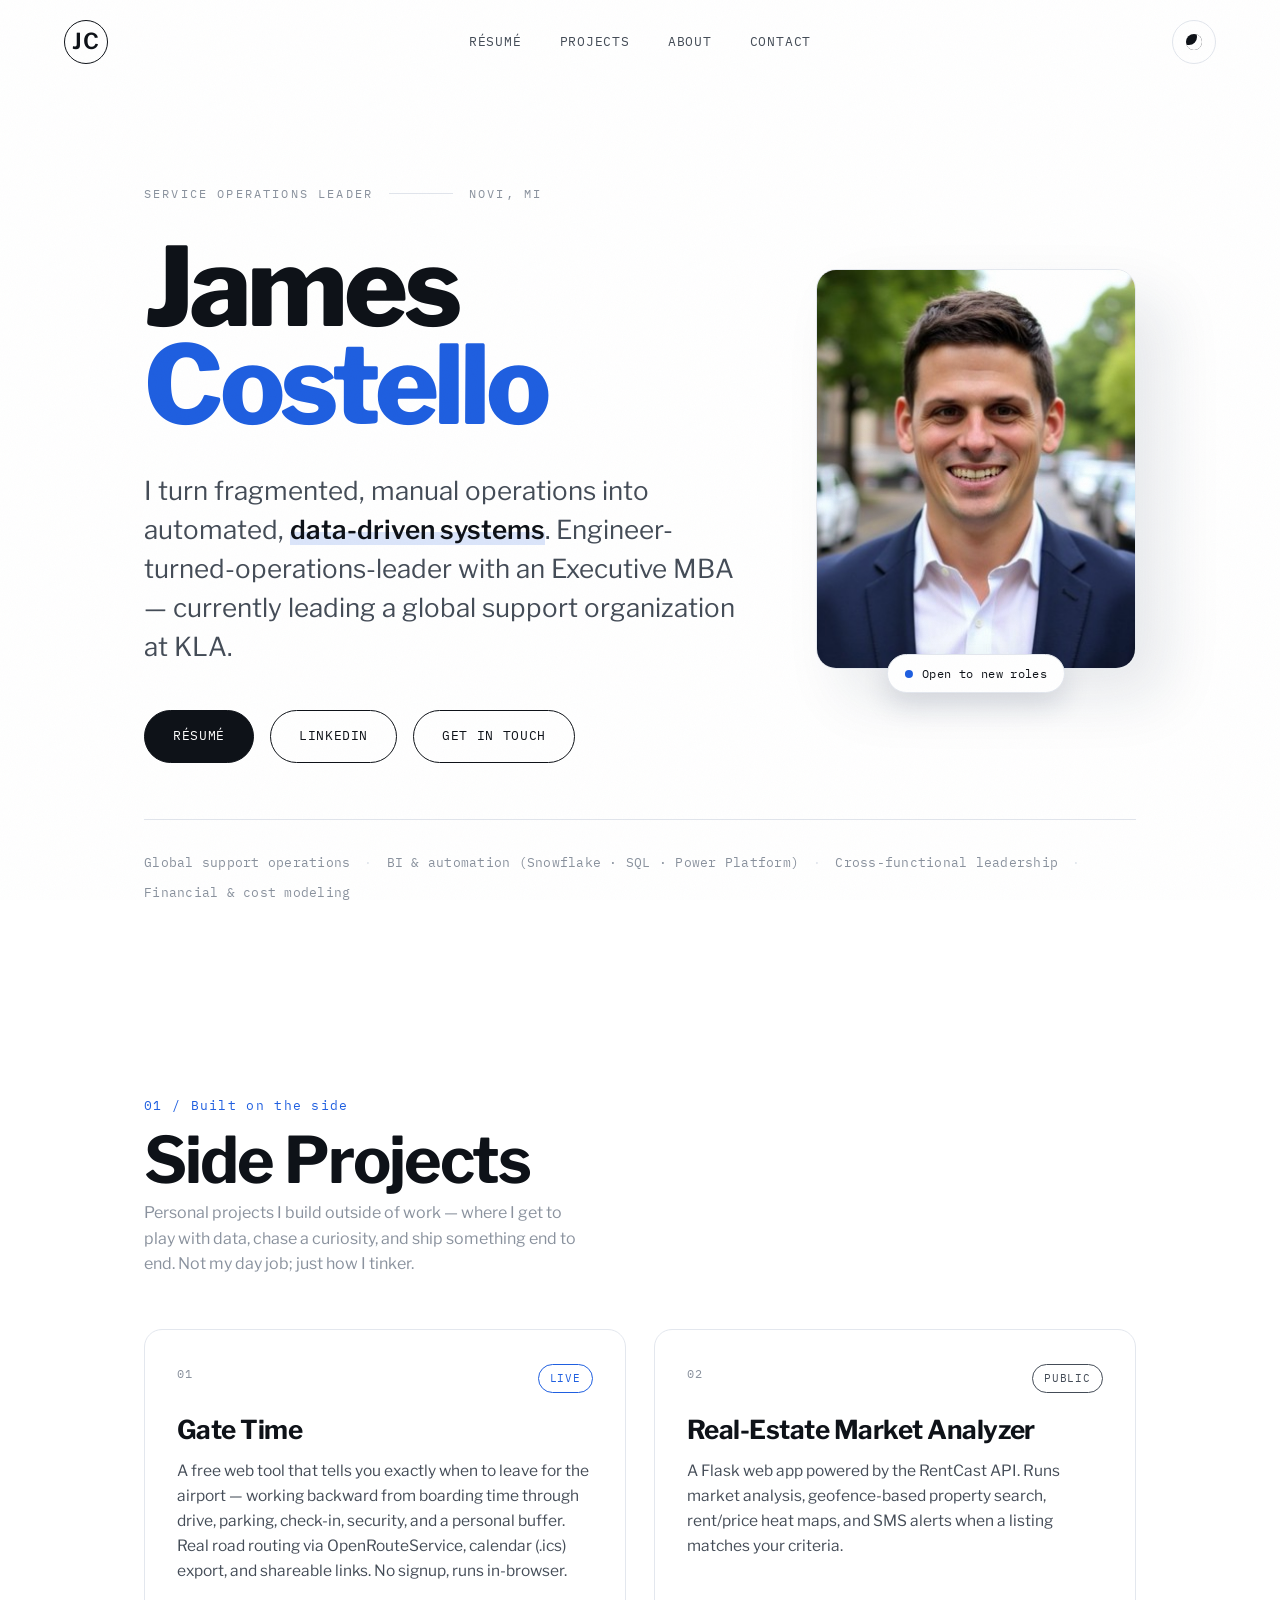
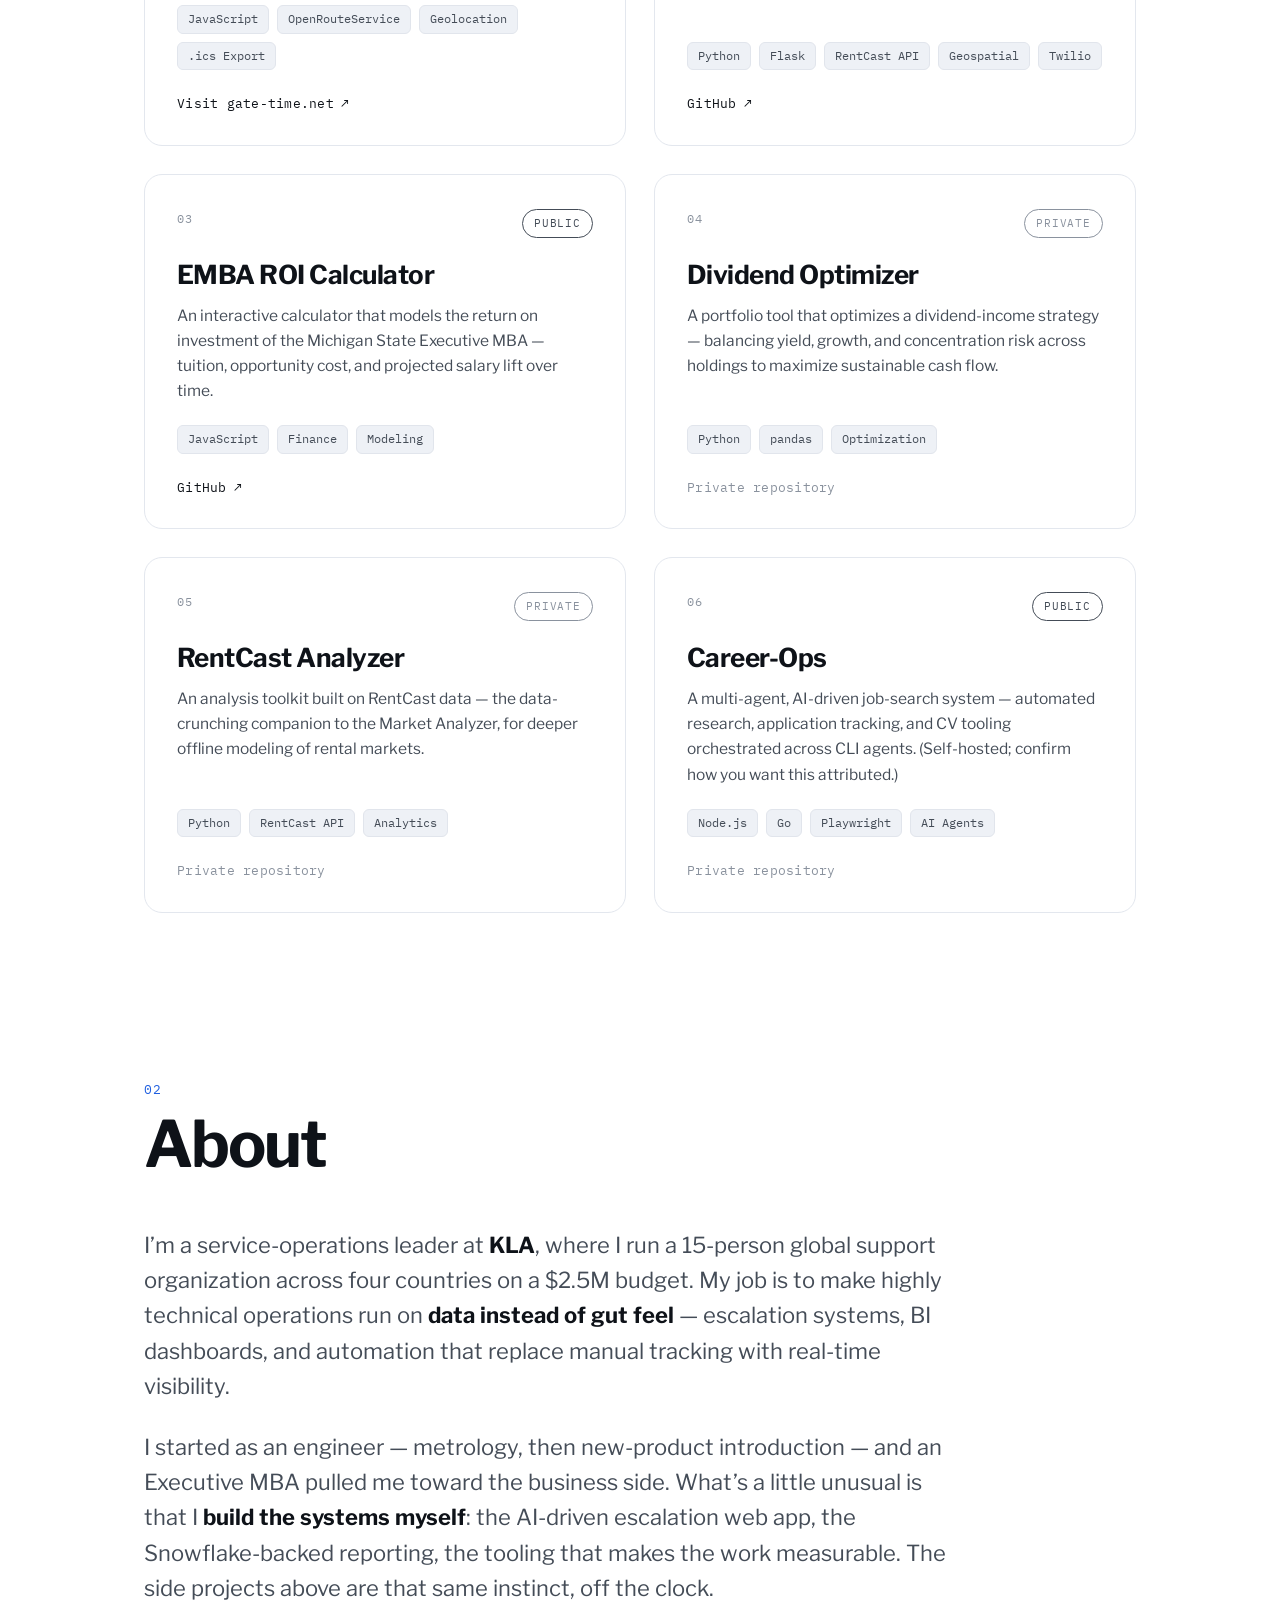
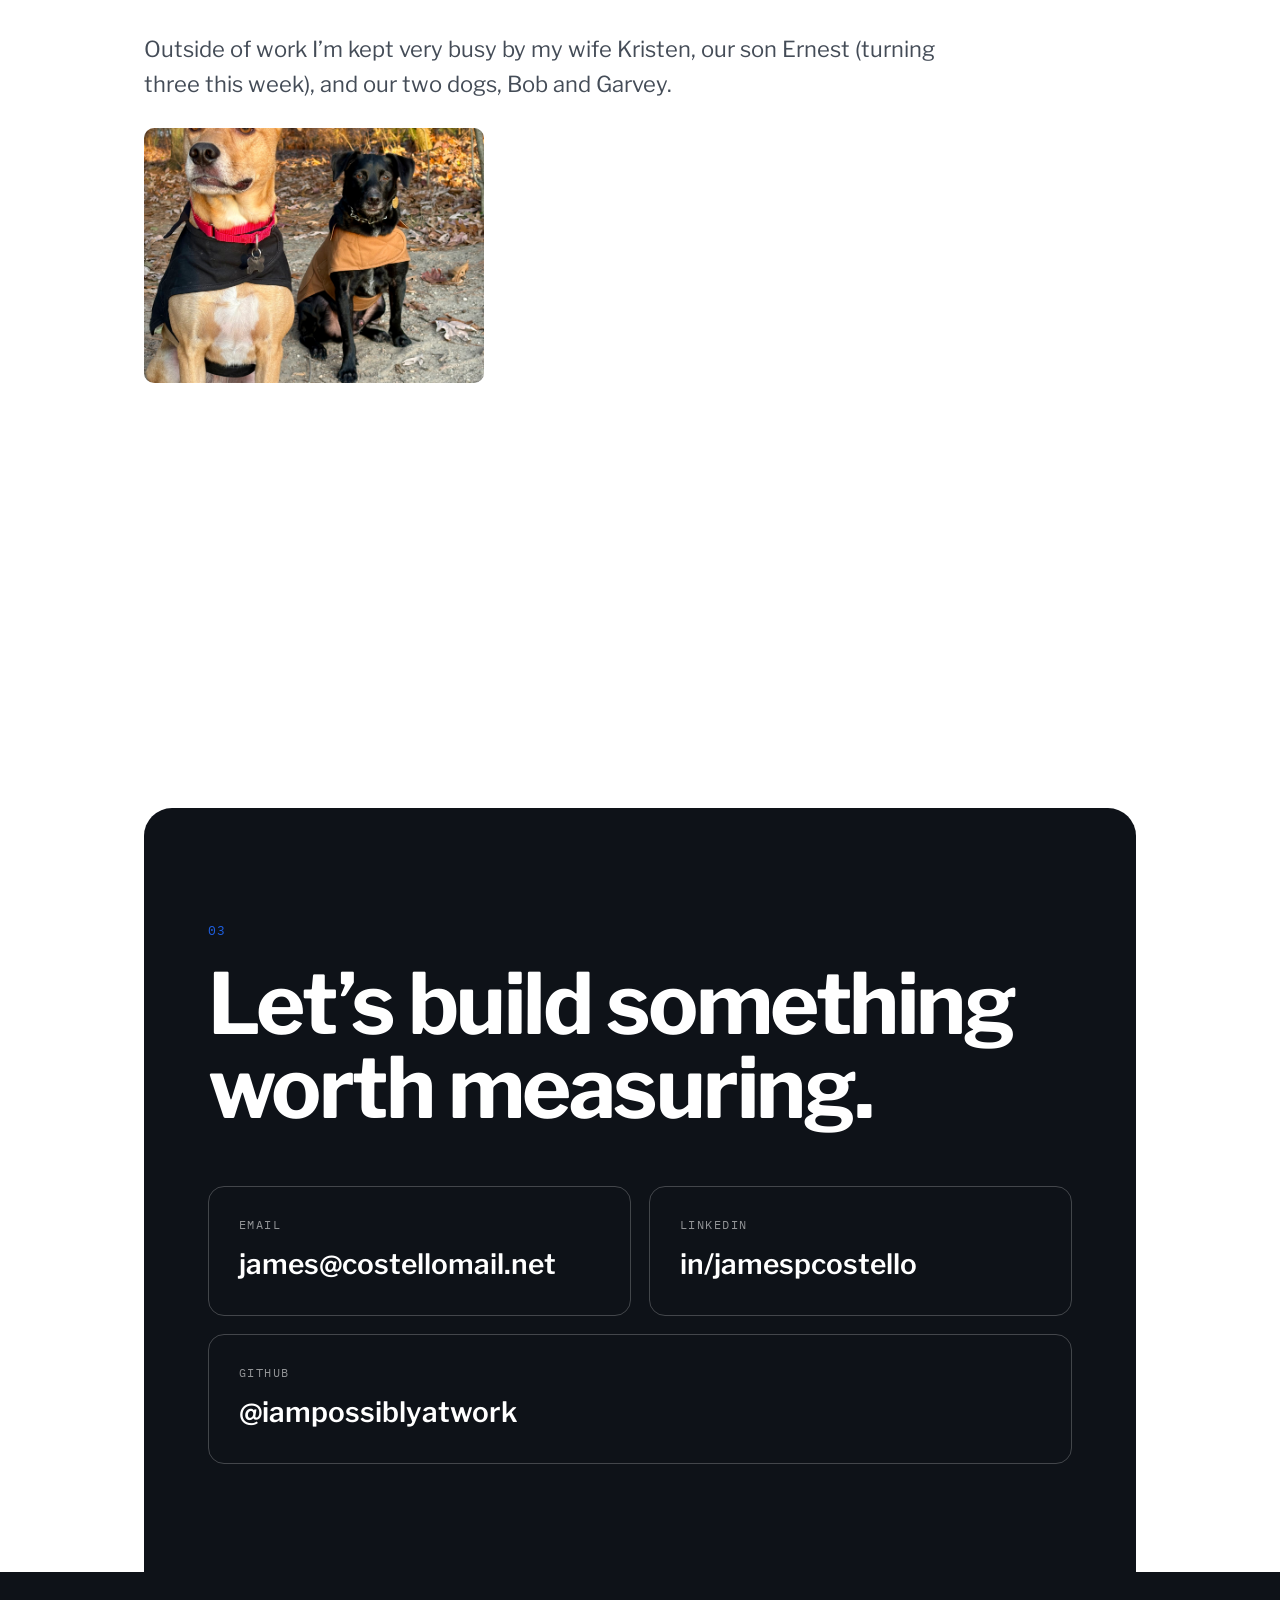
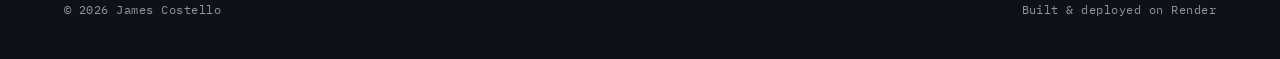
==== commit 81a561e4: "Show only dogs photo in About bio section https://claude.ai/code/session_01T1Y8vvr6twfambaikpVGRW" ====
--- a/index.html
+++ b/index.html
@@ -119,17 +119,9 @@
             Outside of work I&rsquo;m kept very busy by my wife Kristen, our son Ernest
             (turning three this week), and our two dogs, Bob and Garvey.
           </p>
-          <div class="bio-photos reveal" data-reveal>
-            <figure class="bio-photo">
-              <img src="assets/james-ernest-hike.jpeg" alt="James and Ernest on a hike" />
-            </figure>
-            <figure class="bio-photo">
-              <img src="assets/kristen-ernest.jpeg" alt="Kristen and Ernest in the fall leaves" />
-            </figure>
-            <figure class="bio-photo">
-              <img src="assets/bob-and-garvey.jpeg" alt="Bob and Garvey" />
-            </figure>
-          </div>
+          <figure class="bio-photo reveal" data-reveal>
+            <img src="assets/bob-and-garvey.jpeg" alt="Bob and Garvey" />
+          </figure>
         </div>
 
         <div class="skills reveal" data-reveal>
--- a/styles.css
+++ b/styles.css
@@ -523,17 +523,12 @@
 /* =========================================================
    RESPONSIVE
    ========================================================= */
-.bio-photos {
-  display: grid;
-  grid-template-columns: repeat(3, 1fr);
-  gap: 12px;
-  margin-top: 24px;
-}
 .bio-photo {
-  margin: 0;
+  margin: 24px 0 0;
   border-radius: 10px;
   overflow: hidden;
-  aspect-ratio: 3/4;
+  max-width: 340px;
+  aspect-ratio: 4/3;
 }
 .bio-photo img {
   width: 100%;
@@ -551,11 +546,10 @@
   .hero-grid { grid-template-columns: 1fr; gap: 0; }
   .hero-portrait { order: -1; justify-self: start; max-width: 200px; margin-bottom: 40px; }
   .status-chip { left: 0; transform: none; }
-  .bio-photos { grid-template-columns: repeat(3, 1fr); }
 }
 @media (max-width: 520px) {
   body { font-size: 16px; }
   .hero-actions { flex-direction: column; align-items: stretch; }
   .btn { text-align: center; }
-  .bio-photos { grid-template-columns: 1fr; }
-}
+  .bio-photo { max-width: 100%; }
+}
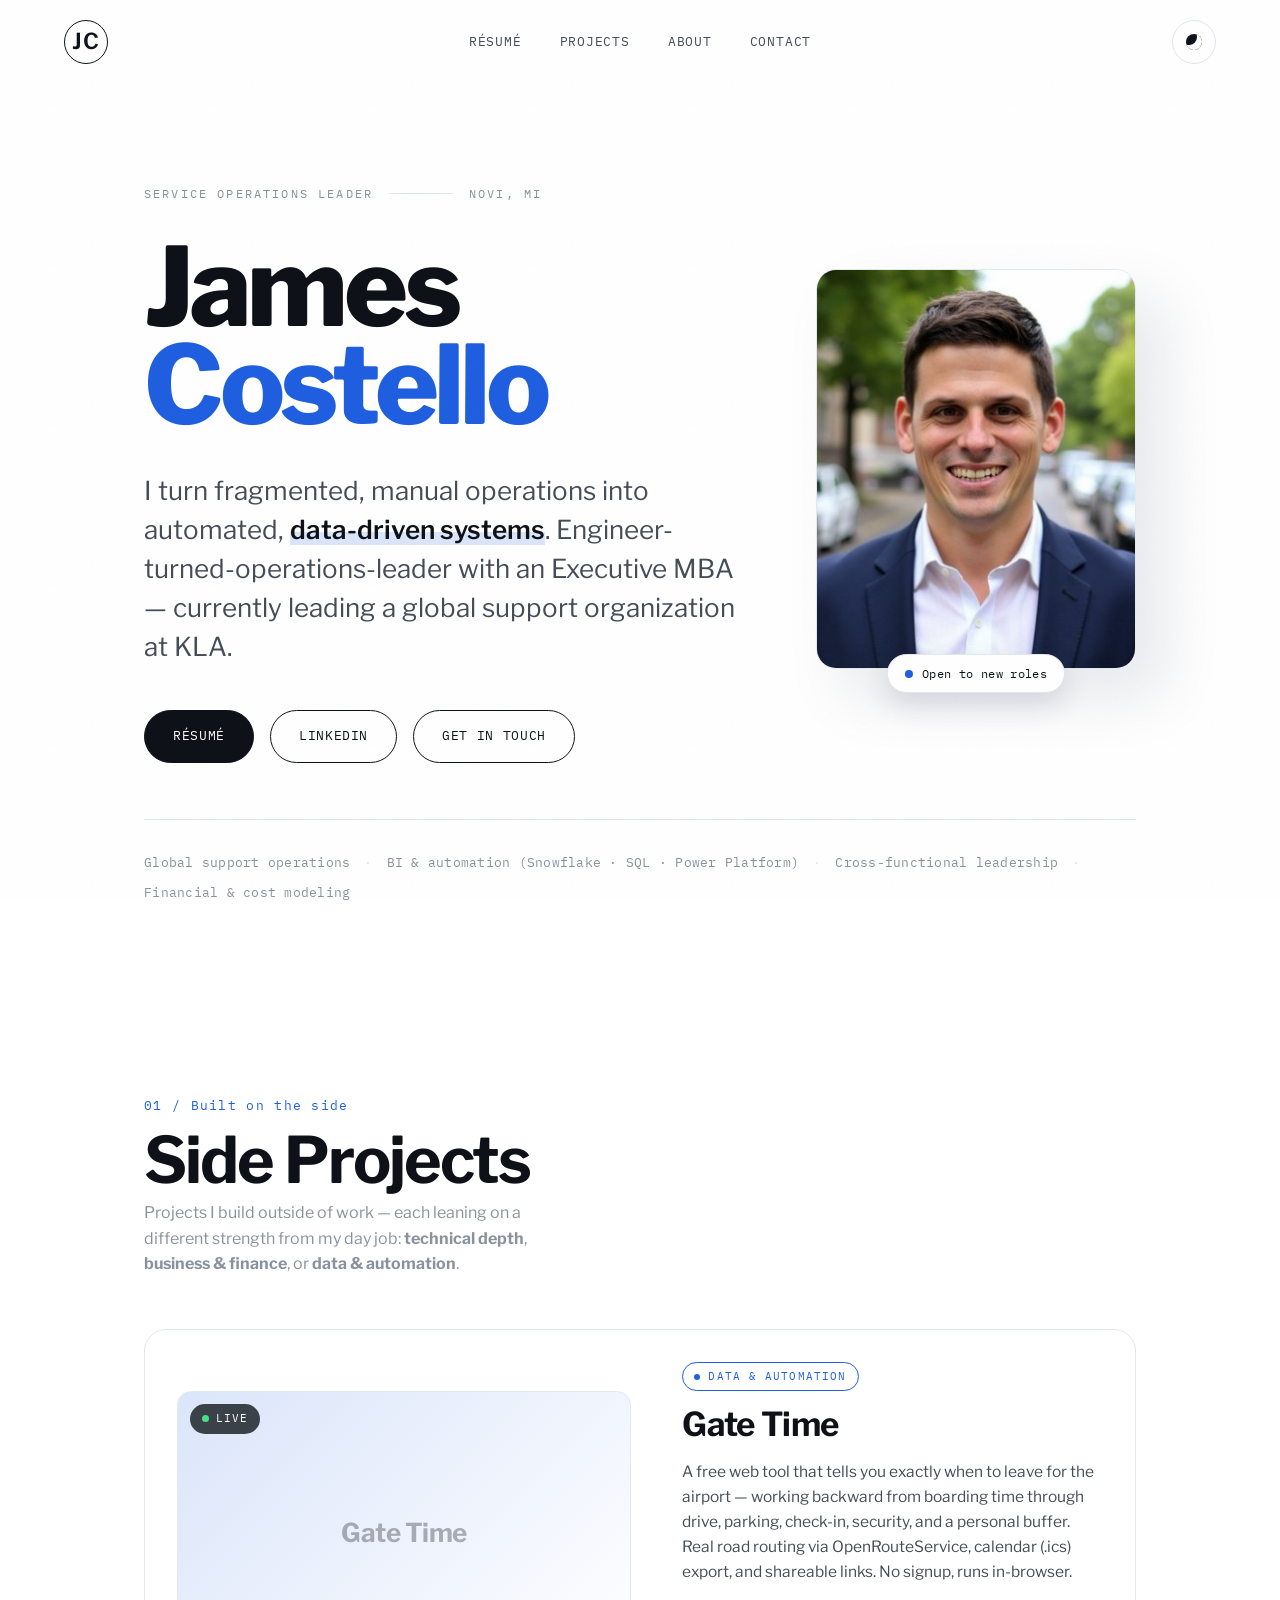
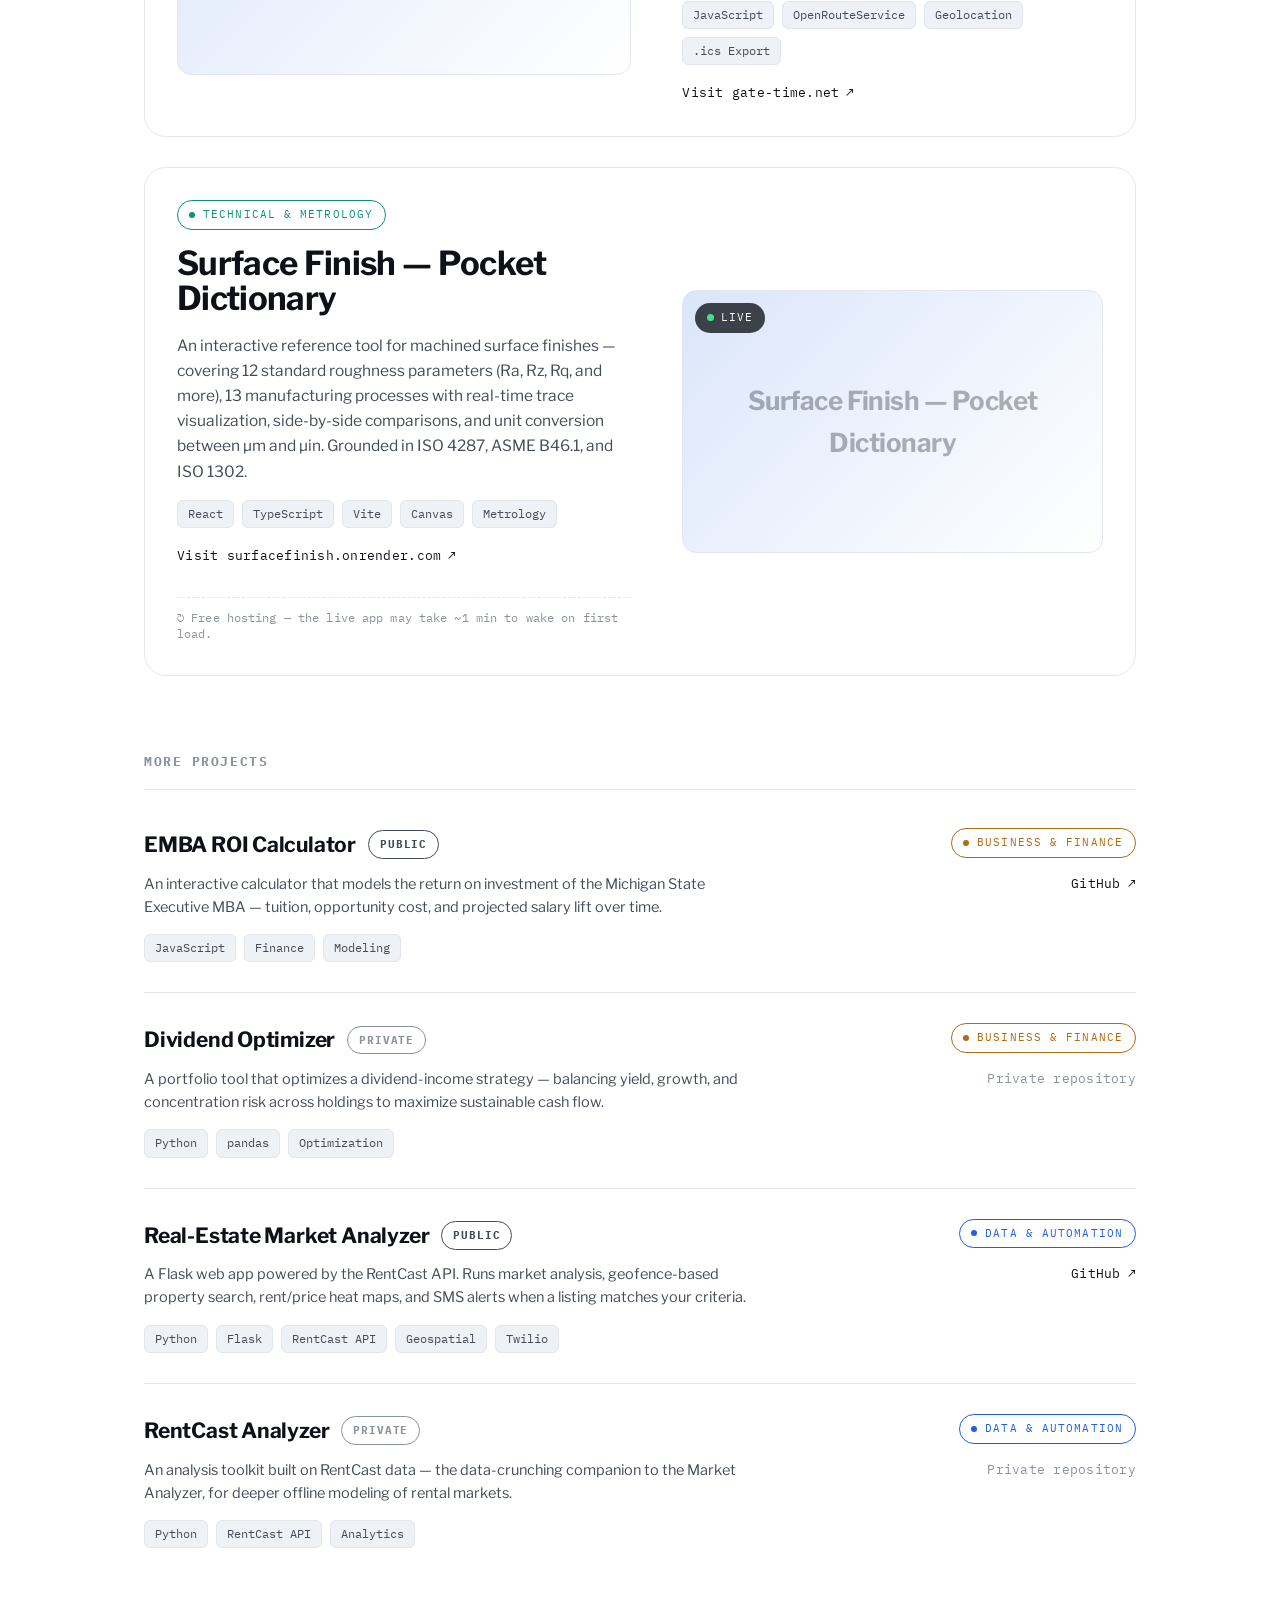
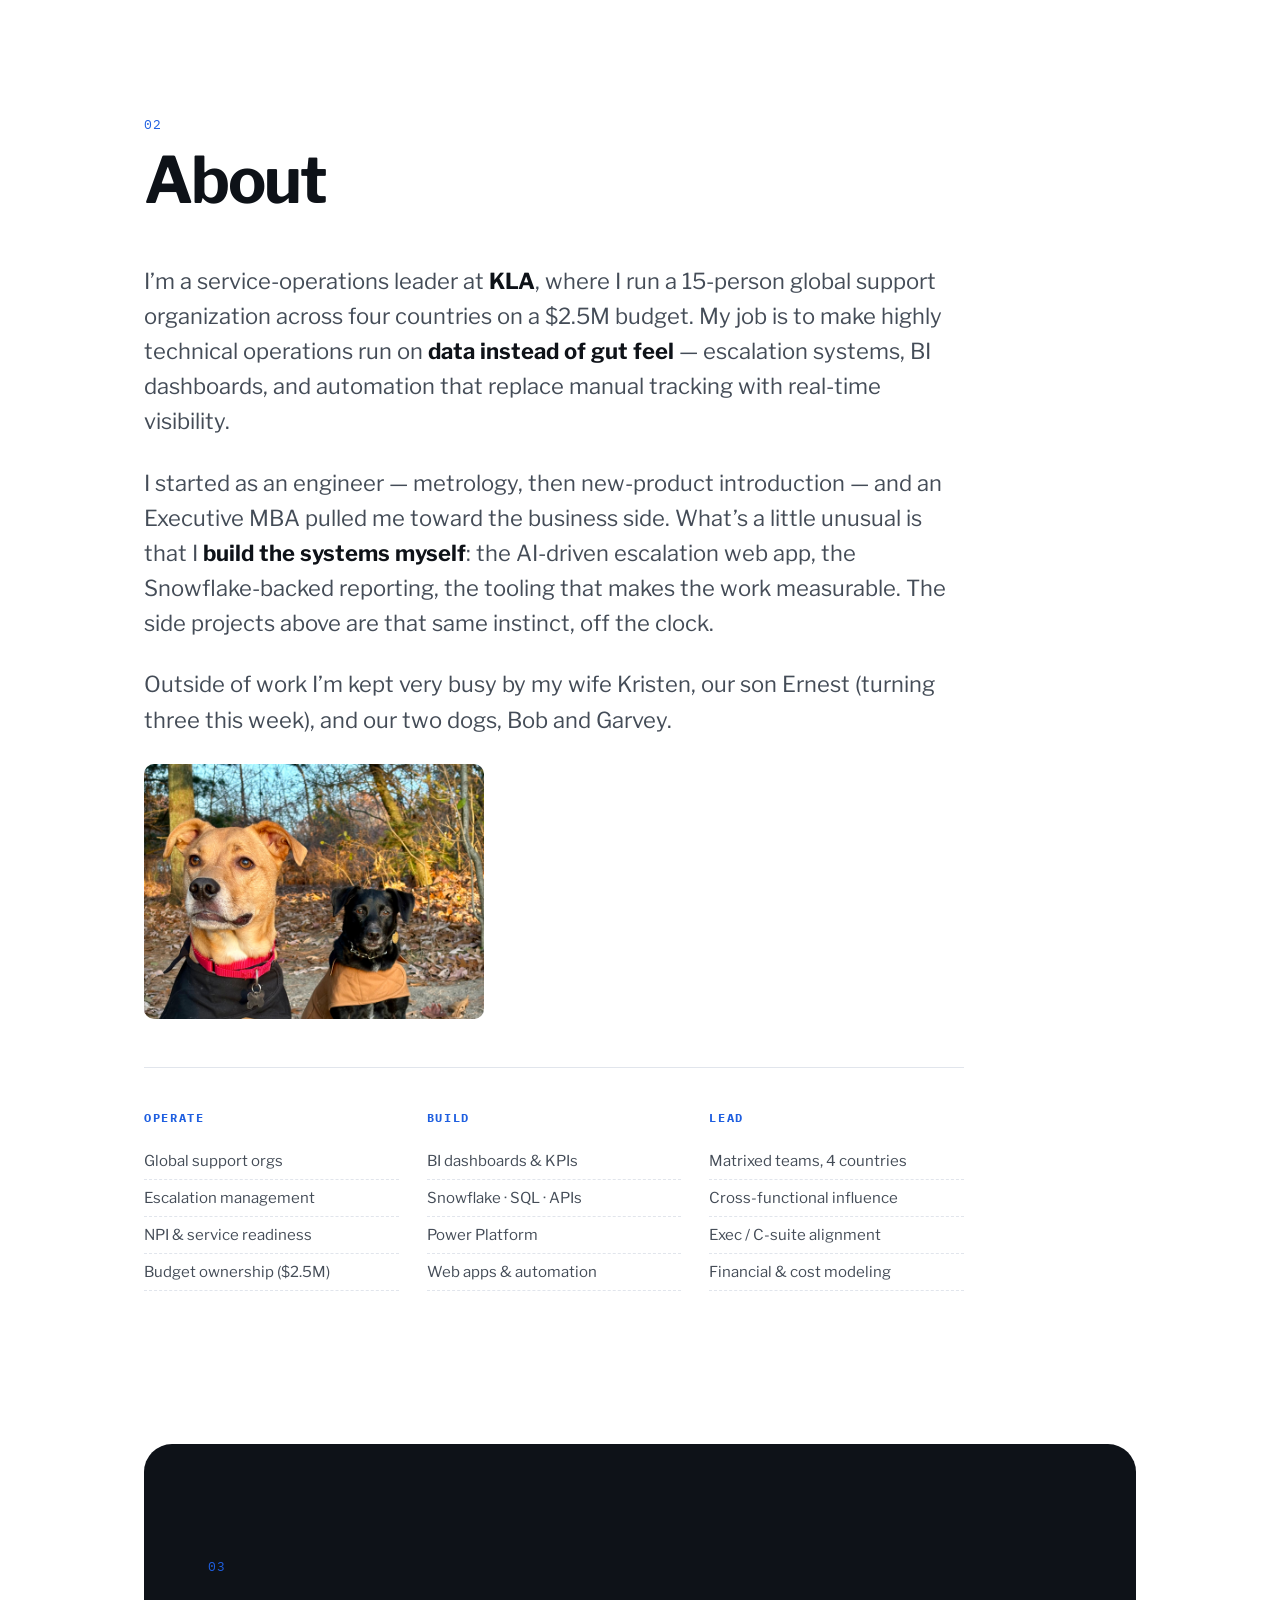
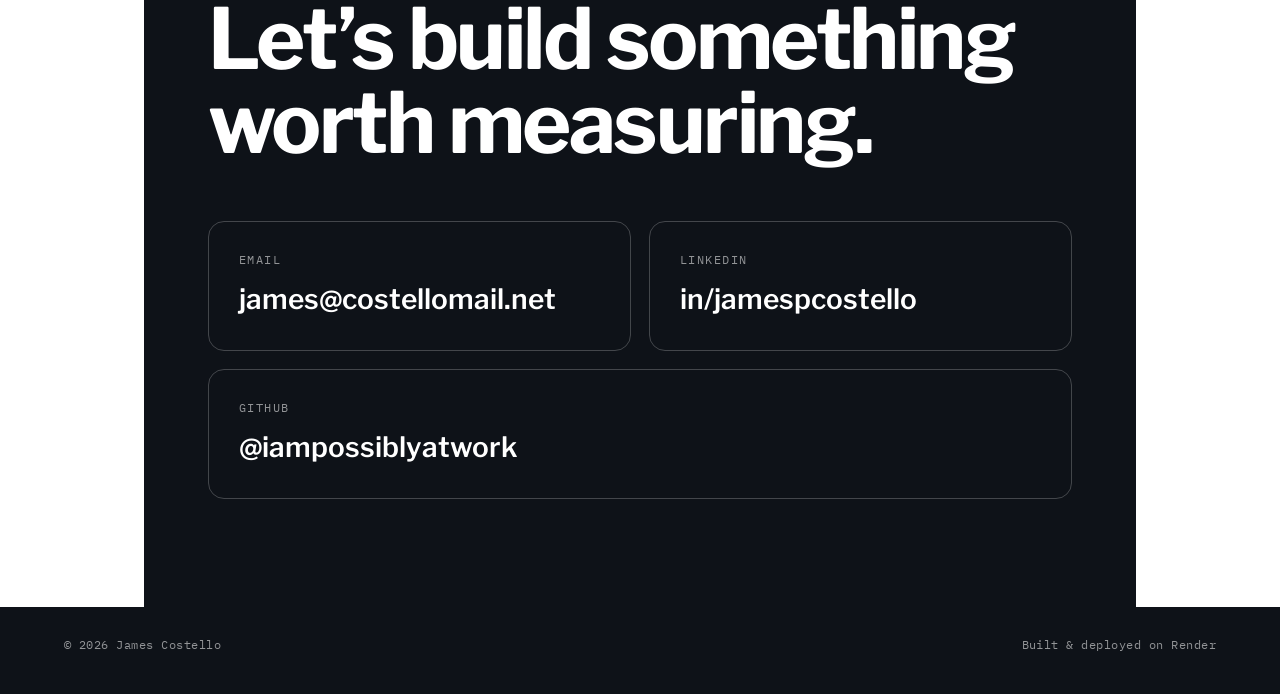
==== commit 5ccc9d26: "Redesign projects: live showcase + strength-categorized list - Live apps (Gate Time, Surface Finish)" ====
--- a/index.html
+++ b/index.html
@@ -82,13 +82,21 @@
         <span class="section-index">01 / Built on the side</span>
         <h2 class="section-title">Side Projects</h2>
         <p class="section-note">
-          Personal projects I build outside of work — where I get to play with data,
-          chase a curiosity, and ship something end to end. Not my day job; just how I tinker.
+          Projects I build outside of work — each leaning on a different strength from
+          my day job: <strong>technical depth</strong>, <strong>business &amp; finance</strong>,
+          or <strong>data &amp; automation</strong>.
         </p>
       </div>
 
-      <div class="grid" id="projectGrid">
-        <!-- cards injected by app.js -->
+      <!-- live, deployed apps -->
+      <div class="showcase-wrap" id="showcase">
+        <!-- injected by app.js -->
+      </div>
+
+      <!-- everything else -->
+      <h3 class="subhead">More projects</h3>
+      <div class="plist" id="projectList">
+        <!-- injected by app.js -->
       </div>
     </section>
 
--- a/styles.css
+++ b/styles.css
@@ -419,6 +419,159 @@
 }
 
 /* =========================================================
+   SHOWCASE + PROJECT LIST  (strength-categorized)
+   ========================================================= */
+:root      { --s-technical:#0e8f80; --s-business:#b06a12; --s-data:var(--accent); }
+html[data-theme="dark"] { --s-technical:#3fd0bd; --s-business:#e3a44f; --s-data:var(--accent); }
+
+/* strength chip — shared by showcase + list */
+.strength {
+  align-self: flex-start;
+  display: inline-flex;
+  align-items: center;
+  gap: 8px;
+  font-family: var(--font-mono);
+  font-size: 11px;
+  letter-spacing: 0.1em;
+  text-transform: uppercase;
+  padding: 5px 12px 5px 11px;
+  border-radius: 100px;
+  border: 1px solid currentColor;
+  white-space: nowrap;
+}
+.strength::before { content: ""; width: 6px; height: 6px; border-radius: 50%; background: currentColor; }
+.strength.technical { color: var(--s-technical); }
+.strength.business  { color: var(--s-business); }
+.strength.data      { color: var(--s-data); }
+
+/* ---- showcase (live apps with screenshots) ---- */
+.showcase-wrap { display: flex; flex-direction: column; gap: 30px; margin-bottom: 76px; }
+.showcase {
+  display: grid;
+  grid-template-columns: 1.08fr 1fr;
+  gap: clamp(26px, 4vw, 54px);
+  align-items: center;
+  background: var(--card);
+  border: 1px solid var(--card-edge);
+  border-radius: 22px;
+  padding: clamp(20px, 2.8vw, 32px);
+  transition: transform 0.5s var(--ease), box-shadow 0.5s var(--ease), border-color 0.5s var(--ease);
+}
+.showcase:hover {
+  transform: translateY(-4px);
+  box-shadow: var(--shadow);
+  border-color: color-mix(in srgb, var(--accent) 35%, var(--card-edge));
+}
+.showcase.flip .showcase-media { order: 2; }
+
+.showcase-media {
+  position: relative;
+  aspect-ratio: 16 / 10;
+  border-radius: 14px;
+  overflow: hidden;
+  border: 1px solid var(--card-edge);
+  background: linear-gradient(135deg, color-mix(in srgb, var(--accent) 16%, var(--card)), var(--card));
+  display: grid;
+  place-items: center;
+}
+.showcase-media::after {
+  content: attr(data-label);
+  padding: 0 24px;
+  text-align: center;
+  font-family: var(--font-display);
+  font-weight: 700;
+  font-size: clamp(18px, 2.4vw, 26px);
+  letter-spacing: -0.02em;
+  color: color-mix(in srgb, var(--ink) 32%, transparent);
+}
+.showcase-media img {
+  position: absolute;
+  inset: 0;
+  width: 100%;
+  height: 100%;
+  object-fit: cover;
+  object-position: top center;
+}
+.live-pill {
+  position: absolute;
+  top: 12px;
+  left: 12px;
+  z-index: 2;
+  display: inline-flex;
+  align-items: center;
+  gap: 7px;
+  font-family: var(--font-mono);
+  font-size: 11px;
+  letter-spacing: 0.08em;
+  text-transform: uppercase;
+  color: #fff;
+  background: color-mix(in srgb, var(--ink) 78%, transparent);
+  padding: 6px 12px;
+  border-radius: 100px;
+  backdrop-filter: blur(6px);
+}
+.live-dot { width: 7px; height: 7px; border-radius: 50%; background: #46e08a; animation: livepulse 2.4s var(--ease) infinite; }
+@keyframes livepulse {
+  0%   { box-shadow: 0 0 0 0 rgba(70, 224, 138, 0.55); }
+  70%  { box-shadow: 0 0 0 8px rgba(70, 224, 138, 0); }
+  100% { box-shadow: 0 0 0 0 rgba(70, 224, 138, 0); }
+}
+
+.showcase-body { display: flex; flex-direction: column; gap: 16px; min-width: 0; }
+.showcase-title {
+  font-family: var(--font-display);
+  font-weight: 700;
+  font-size: clamp(25px, 3vw, 33px);
+  line-height: 1.08;
+  letter-spacing: -0.02em;
+}
+.showcase-desc { color: var(--ink-soft); font-size: 15.5px; line-height: 1.62; }
+.showcase-body .tags { margin-bottom: 0; }
+.showcase-body .card-links { margin-top: 2px; }
+
+/* ---- compact project list (non-live) ---- */
+.subhead {
+  font-family: var(--font-mono);
+  font-size: 13px;
+  letter-spacing: 0.12em;
+  text-transform: uppercase;
+  color: var(--ink-faint);
+  margin-bottom: 8px;
+  padding-bottom: 16px;
+  border-bottom: 1px solid var(--line);
+}
+.plist { display: flex; flex-direction: column; }
+.plist-item {
+  display: grid;
+  grid-template-columns: minmax(0, 1fr) auto;
+  gap: 18px 36px;
+  align-items: start;
+  padding: 30px 0;
+  border-bottom: 1px solid var(--line);
+}
+.plist-item:last-child { border-bottom: 0; padding-bottom: 0; }
+.plist-title {
+  display: flex;
+  align-items: center;
+  gap: 12px;
+  flex-wrap: wrap;
+  font-family: var(--font-display);
+  font-weight: 700;
+  font-size: 21px;
+  letter-spacing: -0.01em;
+  margin-bottom: 11px;
+}
+.plist-desc { color: var(--ink-soft); font-size: 14.5px; line-height: 1.6; margin-bottom: 15px; max-width: 62ch; }
+.plist-main .tags { margin-bottom: 0; }
+.plist-side {
+  display: flex;
+  flex-direction: column;
+  align-items: flex-end;
+  gap: 16px;
+}
+.plist-side .card-links { margin-top: 0; }
+
+/* =========================================================
    ABOUT
    ========================================================= */
 .about-body { max-width: 820px; }
@@ -534,6 +687,7 @@
   width: 100%;
   height: 100%;
   object-fit: cover;
+  object-position: top;
   display: block;
   transition: transform .4s ease;
 }
@@ -546,10 +700,21 @@
   .hero-grid { grid-template-columns: 1fr; gap: 0; }
   .hero-portrait { order: -1; justify-self: start; max-width: 200px; margin-bottom: 40px; }
   .status-chip { left: 0; transform: none; }
+
+  .showcase { grid-template-columns: 1fr; gap: 24px; }
+  .showcase.flip .showcase-media { order: 0; }
+  .plist-item { grid-template-columns: 1fr; gap: 16px; }
+  .plist-side {
+    flex-direction: row;
+    align-items: center;
+    justify-content: space-between;
+    width: 100%;
+  }
 }
 @media (max-width: 520px) {
   body { font-size: 16px; }
   .hero-actions { flex-direction: column; align-items: stretch; }
   .btn { text-align: center; }
   .bio-photo { max-width: 100%; }
-}
+  .plist-side { flex-direction: column; align-items: flex-start; gap: 14px; }
+}
